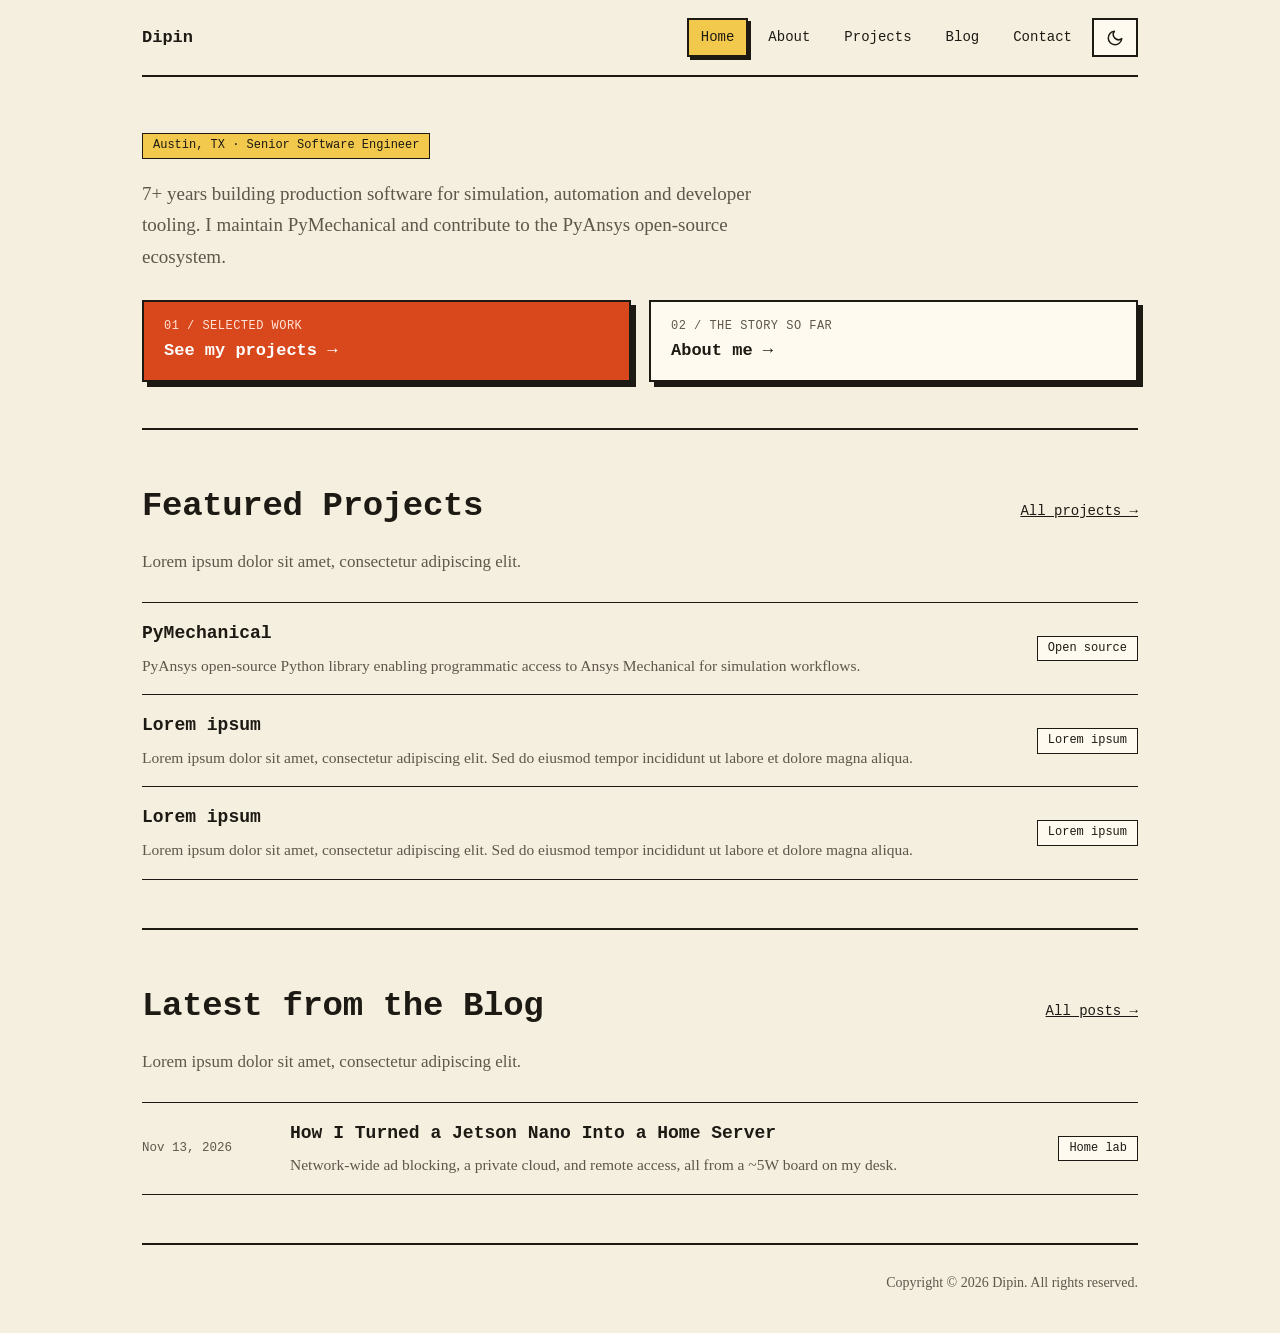
==== index.html @ 0178e6b7 "publish first blog" ====
<!DOCTYPE html>
<html lang="en">
<head>
<meta charset="utf-8">
<meta name="viewport" content="width=device-width, initial-scale=1, viewport-fit=cover">
<meta name="color-scheme" content="light dark">
<meta name="description" content="Dipin Nair — Software Engineer with 7+ years building production Python & C++ software for simulation, automation, and developer tooling.">
<title>Dipin Nair — Software Engineer</title>
<style>
:root{color-scheme:light;--bg:#f5efe0;--card:#fffaf0;--ink:#1d1a14;--mute:#5e574a;--acc:#d9481c;--hl:#f2c94c;--line:#1d1a14;--logo:brightness(0);
box-sizing:border-box;padding-top:env(safe-area-inset-top,0px);padding-bottom:env(safe-area-inset-bottom,0px)}
@media(prefers-color-scheme:dark){
:root:not([data-theme="light"]){color-scheme:dark;--bg:#0f0d0a;--card:#1a1815;--ink:#f5efe0;--mute:#b8aea0;--acc:#ff8844;--hl:#6d5d1a;--line:#e8dcc8;--logo:brightness(0) invert(1)}
}
:root[data-theme="dark"]{color-scheme:dark;--bg:#0f0d0a;--card:#1a1815;--ink:#f5efe0;--mute:#b8aea0;--acc:#ff8844;--hl:#6d5d1a;--line:#e8dcc8;--logo:brightness(0) invert(1)}
*{box-sizing:border-box}
html{scroll-padding-top:env(safe-area-inset-top,0px)}
body{margin:0;background:var(--bg);color:var(--ink);font:17px/1.65 Georgia,"Times New Roman",serif}
h1,h2,h3,.mono,nav,.btn,th,.tag,.meta{font-family:ui-monospace,"SF Mono",Menlo,Consolas,monospace}
a{color:inherit}
.wrap{max-width:1040px;margin:0 auto;padding:0 22px}
header{display:flex;justify-content:space-between;align-items:center;padding:18px 0;gap:12px;flex-wrap:wrap}
.logo{font-weight:700;text-decoration:none;font-family:ui-monospace,Menlo,monospace}
.logo small{margin-left:8px;font-weight:400;color:var(--mute);font-size:12px}
nav{display:flex;gap:6px;font-size:14px;flex-wrap:wrap}
nav a{text-decoration:none;padding:6px 12px;border:2px solid transparent}
nav a:hover{border-color:var(--line)}
nav a.on{border-color:var(--line);background:var(--hl);box-shadow:3px 3px 0 var(--line)}
.theme-toggle{font:14px ui-monospace,"SF Mono",Menlo,Consolas,monospace;padding:6px 12px;border:2px solid var(--line);background:var(--card);color:var(--ink);cursor:pointer;transition:.12s;display:flex;align-items:center;gap:6px}
.theme-toggle:hover{transform:scale(1.05)}
.theme-toggle:active{transform:scale(0.95)}
.theme-toggle [hidden]{display:none}
.theme-toggle:focus-visible{outline:3px solid var(--acc);outline-offset:3px}
.view{display:none}.view.on{display:block}
.hero{padding:52px 0 46px;border-top:2px solid var(--line)}
.hero h1{font-size:clamp(34px,6vw,62px);line-height:1.08;margin:12px 0 18px;letter-spacing:-.02em}
.hero h1 span{background:var(--hl);padding:0 8px}
.hero p{max-width:640px;font-size:19px;color:var(--mute)}
.ctas{display:grid;grid-template-columns:repeat(auto-fit,minmax(250px,1fr));gap:18px;margin-top:28px}
.btn{display:block;text-decoration:none;border:2px solid var(--line);background:var(--card);padding:15px 20px;box-shadow:5px 5px 0 var(--line);transition:.12s}
.btn:hover{transform:translate(3px,3px);box-shadow:2px 2px 0 var(--line)}
.btn small{display:block;font-size:12px;color:var(--mute);letter-spacing:.04em;text-transform:uppercase}
.btn b{font-size:17px}
.btn.pri{background:var(--acc);color:#fff}.btn.pri small{color:#ffe3d8}
.tag{display:inline-block;font-size:12px;border:1.5px solid var(--line);padding:2px 10px;background:var(--card)}
.tag.y{background:var(--hl)}
section{padding:48px 0;border-top:2px solid var(--line)}
.sh{display:flex;justify-content:space-between;align-items:baseline;gap:12px;flex-wrap:wrap;margin-bottom:6px}
h2{font-size:clamp(24px,3.4vw,34px);margin:0 0 8px;letter-spacing:-.01em}
.sh a{font-family:ui-monospace,Menlo,monospace;font-size:14px}
.lead{color:var(--mute);max-width:680px;margin:0 0 26px}
.grid{display:grid;grid-template-columns:repeat(auto-fit,minmax(285px,1fr));gap:22px}
.card{border:2px solid var(--line);background:var(--card);padding:0;box-shadow:5px 5px 0 var(--line);display:flex;flex-direction:column;text-decoration:none}
a.card{transition:.12s}a.card:hover{transform:translate(3px,3px);box-shadow:2px 2px 0 var(--line)}
.card .body{padding:18px 20px 20px}
.card h3{margin:8px 0 6px;font-size:17px;line-height:1.35}
.card p{margin:0;color:var(--mute);font-size:15.5px}
.thumb{height:150px;border-bottom:2px solid var(--line);display:flex;align-items:center;justify-content:center;font:700 13px ui-monospace,Menlo,monospace;color:#1d1a14;background:
repeating-linear-gradient(45deg,transparent 0 12px,rgba(29,26,20,.07) 12px 14px),var(--c,#f2c94c)}
.ico{font-size:26px;color:var(--acc);line-height:1}
.pad{padding:22px}
.meta{font-size:12.5px;color:var(--mute)}
.tags{display:flex;gap:6px;flex-wrap:wrap;margin-top:12px}
.about{display:grid;grid-template-columns:240px 1fr;gap:32px;align-items:start}
.avatar{display:block;width:100%;height:auto;aspect-ratio:1;object-fit:cover;border:2px solid var(--line);box-shadow:5px 5px 0 var(--line);background:var(--hl)}
@media(max-width:640px){.about{grid-template-columns:1fr}.avatar{max-width:200px}}
.about p{margin:0 0 14px}
.stats{display:grid;grid-template-columns:repeat(auto-fit,minmax(150px,1fr));gap:16px;margin-top:8px}
.stat{border:2px solid var(--line);background:var(--card);padding:14px 16px;box-shadow:4px 4px 0 var(--line)}
.stat b{display:block;font:700 28px ui-monospace,Menlo,monospace;color:var(--acc)}
.stat span{font-size:13.5px;color:var(--mute)}
.job{border:2px solid var(--line);background:var(--card);margin-bottom:18px;box-shadow:5px 5px 0 var(--line)}
.job summary{cursor:pointer;list-style:none;padding:16px 22px;display:flex;justify-content:space-between;gap:14px;flex-wrap:wrap;align-items:center}
.job summary::-webkit-details-marker{display:none}
.job summary b{font-family:ui-monospace,Menlo,monospace;font-size:17px;display:block}
.job summary span{color:var(--mute);font-size:15px}
.co{display:flex;align-items:center;gap:16px}
.co img{width:72px;height:32px;object-fit:contain;flex:none;filter:var(--logo)}
.job[open] summary{border-bottom:2px solid var(--line)}
.job ul{margin:0;padding:16px 22px 18px 42px;color:var(--mute);font-size:15.5px}
.job li{margin-bottom:7px}
.post{display:grid;grid-template-columns:130px 1fr auto;gap:18px;align-items:center;padding:16px 0;border-bottom:1.5px solid var(--line);text-decoration:none}
.post.nodate{grid-template-columns:1fr auto}
.post:first-child{border-top:1.5px solid var(--line)}
.post:hover h3{color:var(--acc)}
.post h3{margin:0 0 4px;font-size:18px}.post p{margin:0;color:var(--mute);font-size:15.5px}
@media(max-width:640px){.post,.post.nodate{grid-template-columns:1fr;gap:6px}.post .tag{justify-self:start}}
.chips{display:flex;gap:10px;flex-wrap:wrap;margin-bottom:26px}
.chip{font:13px ui-monospace,Menlo,monospace;border:2px solid var(--line);padding:4px 14px;background:var(--card);cursor:pointer}
.chip.on{background:var(--ink);color:var(--bg)}
.note{font-size:13px;color:var(--mute);margin-top:14px}
.article{max-width:700px;margin:0 auto;padding:44px 0 56px;border-top:2px solid var(--line)}
.article .back{font:14px ui-monospace,Menlo,monospace}
.article h1{font-size:clamp(28px,4.6vw,44px);line-height:1.15;margin:8px 0 14px;letter-spacing:-.02em}
.article .dek{font-size:19px;color:var(--mute);margin:0 0 30px}
.article h2{font-size:22px;margin:40px 0 12px}
.article h3{font-size:16px;margin:24px 0 6px}
.article p,.article li{margin:0 0 14px}
.article ul{padding-left:22px}
.article figure{margin:30px 0}
.article figure img{display:block;width:100%;height:auto;border:2px solid var(--line);box-shadow:5px 5px 0 var(--line)}
.article figcaption{font-size:13px;color:var(--mute);margin-top:12px}
.spec{width:100%;border-collapse:collapse;font-size:15.5px}
.spec th,.spec td{text-align:left;padding:9px 12px;border-bottom:1.5px solid var(--line);vertical-align:top}
.spec th{font-size:13px;font-weight:700;white-space:nowrap}
footer{border-top:2px solid var(--line);padding:26px 0 40px;text-align:right;font-size:14px;color:var(--mute)}
</style>
</head>
<body>
<div class="wrap">
<header>
  <a class="logo" href="#home">Dipin</a>
  <nav id="nav"><a href="#home" data-v="home">Home</a><a href="#about" data-v="about">About</a><a href="#projects" data-v="projects">Projects</a><a href="#blog" data-v="blog">Blog</a><a href="#contact" data-v="contact">Contact</a><button class="theme-toggle" id="themeToggle" type="button" aria-label="Switch theme"><svg id="moonIcon" width="18" height="18" viewBox="0 0 24 24" fill="none" stroke="currentColor" stroke-width="2" stroke-linecap="round" stroke-linejoin="round" aria-hidden="true"><path d="M21 12.8A9 9 0 1 1 11.2 3a7 7 0 0 0 9.8 9.8z"/></svg><svg id="sunIcon" hidden width="18" height="18" viewBox="0 0 24 24" fill="none" stroke="currentColor" stroke-width="2" stroke-linecap="round" stroke-linejoin="round" aria-hidden="true"><circle cx="12" cy="12" r="4"/><path d="M12 2v2M12 20v2M4.9 4.9l1.4 1.4M17.7 17.7l1.4 1.4M2 12h2M20 12h2M4.9 19.1l1.4-1.4M17.7 6.3l1.4-1.4"/></svg></button></nav>
</header>

<!-- HOME -->
<main class="view" id="v-home">
  <div class="hero">
    <span class="tag y">Austin, TX · Senior Software Engineer</span>
    <p>7+ years building production software for simulation, automation and developer tooling. I maintain PyMechanical and contribute to the PyAnsys open-source ecosystem.</p>
    <div class="ctas">
      <a class="btn pri" href="#projects"><small>01 / Selected work</small><b>See my projects →</b></a>
      <a class="btn" href="#about"><small>02 / The story so far</small><b>About me →</b></a>
    </div>
  </div>

  <section>
    <div class="sh"><h2>Featured Projects</h2><a href="#projects">All projects →</a></div>
    <p class="lead">Lorem ipsum dolor sit amet, consectetur adipiscing elit.</p>
    <div>
      <a class="post nodate" href="#projects"><div><h3>PyMechanical</h3><p>PyAnsys open-source Python library enabling programmatic access to Ansys Mechanical for simulation workflows.</p></div><span class="tag">Open source</span></a>
      <a class="post nodate" href="#projects"><div><h3>Lorem ipsum</h3><p>Lorem ipsum dolor sit amet, consectetur adipiscing elit. Sed do eiusmod tempor incididunt ut labore et dolore magna aliqua.</p></div><span class="tag">Lorem ipsum</span></a>
      <a class="post nodate" href="#projects"><div><h3>Lorem ipsum</h3><p>Lorem ipsum dolor sit amet, consectetur adipiscing elit. Sed do eiusmod tempor incididunt ut labore et dolore magna aliqua.</p></div><span class="tag">Lorem ipsum</span></a>
    </div>
  </section>

  <section>
    <div class="sh"><h2>Latest from the Blog</h2><a href="#blog">All posts →</a></div>
    <p class="lead">Lorem ipsum dolor sit amet, consectetur adipiscing elit.</p>
    <div>
      <a class="post" href="#jetson-nano-home-server"><time class="meta" datetime="2026-11-13">Nov 13, 2026</time><div><h3>How I Turned a Jetson Nano Into a Home Server</h3><p>Network-wide ad blocking, a private cloud, and remote access, all from a ~5W board on my desk.</p></div><span class="tag">Home lab</span></a>
    </div>
  </section>
</main>

<!-- ABOUT -->
<main class="view" id="v-about">
  <div class="hero" style="padding-bottom:40px">
    <span class="tag y">About</span>
    <h1>Hi, I'm <span>Dipin.</span></h1>
    <div class="about" style="margin-top:30px">
      <img class="avatar" src="assets/images/profile.jpg" alt="Portrait of Dipin Nair" width="768" height="768">
      <div>
        <p>I'm a Software Engineer with 7+ years of experience building production-level Python and C++ software for simulation, automation and developer tooling.</p>
        <p>I maintain PyMechanical and contribute to the PyAnsys open-source ecosystem, with ownership across testing, releases, CI/CD and documentation. I focus on scalable Python platforms, open-source tooling and reliable customer-facing software.</p>
        <div class="tags"><span class="tag">Python</span><span class="tag">C++</span><span class="tag">C#</span><span class="tag">PyMechanical</span><span class="tag">Docker</span><span class="tag">CI/CD</span></div>
      </div>
    </div>
  </div>

  <section>
    <h2>Work Experience</h2>
    <p class="lead">From automotive transmissions to open-source simulation tooling. Tap a role for details.</p>
    <details class="job" open><summary><div class="co"><img src="assets/images/logos/synopsys.svg" alt=""><div><b>Senior Software Engineer</b><span>Synopsys Inc.</span></div></div><span class="tag y">2023 – present</span></summary>
    <ul><li>Architected and maintained PyMechanical, a PyAnsys open-source Python library enabling programmatic access to Ansys Mechanical.</li><li>Engineered Docker-based containerization and Azure DevOps CI/CD pipelines, reducing release cycles by 30% across Windows and Linux platforms.</li><li>Developed unit and integration testing frameworks, increasing automated regression coverage from 70% to 90%.</li><li>Resolved critical production bugs in ANSYS Mechanical core software (C++/C#) and improved customer-facing workflow reliability.</li></ul></details>
    <details class="job"><summary><div class="co"><img src="assets/images/logos/ansys.svg" alt=""><div><b>Software Developer Intern</b><span>Ansys Inc.</span></div></div><span class="tag">2023</span></summary>
    <ul><li>Contributed ANSYS Mechanical release features with the Linear Dynamics team, supporting production C++/C# development workflows.</li><li>Validated changes through Windows/Linux developer builds, Azure pipelines, and ARM tests before integration.</li><li>Applied COM principles to extend Mechanical interfaces and partnered with test teams to triage defects and document release functionality.</li></ul></details>
    <details class="job"><summary><div class="co"><img src="assets/images/logos/pg.svg" alt=""><div><b>Robotics Research Assistant</b><span>Procter &amp; Gamble</span></div></div><span class="tag">2021 – 2022</span></summary>
    <ul><li>Automated fragrance consumption analysis for 600+ air fresheners using robotic batch testing workflows.</li><li>Enabled robot weighing, QR-code computer vision, and validated data uploads to Siemens server workflows.</li><li>Created a Python PyQt GUI to improve customer interaction and standardize test execution.</li></ul></details>
    <details class="job"><summary><div class="co"><img src="assets/images/logos/tcs.svg" alt=""><div><b>Systems Engineer</b><span>Tata Consultancy Ltd</span></div></div><span class="tag">2019 – 2020</span></summary>
    <ul><li>Earned Design for Six Sigma Black Belt certification by supervising 2 projects as team leader and facilitator.</li><li>Coordinated development of 12 efficiency modules in MASTA software using C++.</li><li>Led a cross-functional team of 4 to automate meshing in SimLab using JavaScript for simulation analysis.</li></ul></details>
    <details class="job"><summary><div class="co"><img src="assets/images/logos/gm.svg" alt=""><div><b>Senior Engineer</b><span>General Motors</span></div></div><span class="tag">2016 – 2019</span></summary>
    <ul><li>Automated Abaqus system modeling with VBA scripting, reducing manual effort by 85%.</li><li>Earned 7 recognitions, including Work of Wonder and Pat on the Back, for transmission efficiency optimization.</li></ul></details>
  </section>

  <section>
    <h2>Education</h2>
    <div class="grid" style="margin-top:22px">
      <div class="card"><div class="body"><span class="tag y">2021 – 2023</span><h3>M.S. Mechanical Engineering</h3><p>University of Cincinnati<br>GPA 4.0 / 4.0</p></div></div>
      <div class="card"><div class="body"><span class="tag y">2012 – 2016</span><h3>B.Tech Mechanical Engineering</h3><p>Indian Institute of Technology, Hyderabad<br>GPA 8.24 / 10</p></div></div>
    </div>
  </section>
</main>

<!-- PROJECTS -->
<main class="view" id="v-projects">
  <div class="hero" style="padding-bottom:30px">
    <span class="tag y">Projects</span>
    <h1>Things I've <span>built.</span></h1>
    <p>Lorem ipsum dolor sit amet, consectetur adipiscing elit.</p>
  </div>
  <section style="border-top:0;padding-top:20px">
    <div class="chips" id="projectChips"><span class="chip on" data-filter="all">All</span><span class="chip" data-filter="pymechanical">PyMechanical</span><span class="chip" data-filter="ipsum">Lorem ipsum</span></div>
    <div class="grid" id="projectGrid">
      <div class="card" data-cat="pymechanical"><div class="thumb" style="--c:#f2c94c">PyMechanical</div><div class="body"><span class="meta">Open source</span><h3>PyMechanical</h3><p>PyAnsys open-source Python library enabling programmatic access to Ansys Mechanical for simulation workflows.</p><div class="tags"><span class="tag">Python</span><span class="tag">gRPC</span><span class="tag">Docker</span></div></div></div>
      <div class="card" data-cat="ipsum"><div class="thumb" style="--c:#f4a98a">Lorem ipsum</div><div class="body"><span class="meta">Lorem ipsum</span><h3>Lorem ipsum</h3><p>Lorem ipsum dolor sit amet, consectetur adipiscing elit. Sed do eiusmod tempor incididunt ut labore et dolore magna aliqua.</p><div class="tags"><span class="tag">Lorem ipsum</span></div></div></div>
      <div class="card" data-cat="ipsum"><div class="thumb" style="--c:#b9d8c2">Lorem ipsum</div><div class="body"><span class="meta">Lorem ipsum</span><h3>Lorem ipsum</h3><p>Lorem ipsum dolor sit amet, consectetur adipiscing elit. Sed do eiusmod tempor incididunt ut labore et dolore magna aliqua.</p><div class="tags"><span class="tag">Lorem ipsum</span></div></div></div>
      <div class="card" data-cat="ipsum"><div class="thumb" style="--c:#c9d4f0">Lorem ipsum</div><div class="body"><span class="meta">Lorem ipsum</span><h3>Lorem ipsum</h3><p>Lorem ipsum dolor sit amet, consectetur adipiscing elit. Sed do eiusmod tempor incididunt ut labore et dolore magna aliqua.</p><div class="tags"><span class="tag">Lorem ipsum</span></div></div></div>
      <div class="card" data-cat="ipsum"><div class="thumb" style="--c:#f2c94c">Lorem ipsum</div><div class="body"><span class="meta">Lorem ipsum</span><h3>Lorem ipsum</h3><p>Lorem ipsum dolor sit amet, consectetur adipiscing elit. Sed do eiusmod tempor incididunt ut labore et dolore magna aliqua.</p><div class="tags"><span class="tag">Lorem ipsum</span></div></div></div>
      <div class="card" data-cat="ipsum"><div class="thumb" style="--c:#f4a98a">Lorem ipsum</div><div class="body"><span class="meta">Lorem ipsum</span><h3>Lorem ipsum</h3><p>Lorem ipsum dolor sit amet, consectetur adipiscing elit. Sed do eiusmod tempor incididunt ut labore et dolore magna aliqua.</p><div class="tags"><span class="tag">Lorem ipsum</span></div></div></div>
    </div>
  </section>
</main>

<!-- BLOG -->
<main class="view" id="v-blog">
  <div class="hero" style="padding-bottom:30px">
    <span class="tag y">Blog</span>
    <h1>Notes &amp; <span>writing.</span></h1>
    <p>Lorem ipsum dolor sit amet, consectetur adipiscing elit.</p>
  </div>
  <section style="border-top:0;padding-top:20px">
    <div class="grid">
      <a class="card" href="#jetson-nano-home-server"><div class="body"><time class="meta" datetime="2026-11-13">Nov 13, 2026</time><h3>How I Turned a Jetson Nano Into a Home Server</h3><p>Network-wide ad blocking, a private cloud, and remote access, all from a ~5W board on my desk.</p></div></a>
    </div>
  </section>
</main>

<!-- POST: Jetson Nano home server -->
<main class="view" id="v-jetson-nano-home-server" data-nav="blog">
  <article class="article">
    <a class="back" href="#blog">← All posts</a>
    <p class="meta"><time datetime="2026-11-13">Nov 13, 2026</time> · Home lab</p>
    <h1>How I Turned a Jetson Nano Into a Home Server</h1>
    <p class="dek">A board the size of a coaster now blocks ads for my whole house, hosts my own private cloud, and lets me reach both from anywhere, on about 5 watts.</p>

    <figure>
      <img src="assets/images/blog/jetson-nano.jpg" alt="NVIDIA Jetson Nano Developer Kit with its black heatsink and row of USB ports" width="600" height="430">
      <figcaption>NVIDIA Jetson Nano Developer Kit. Photo: <a href="https://commons.wikimedia.org/wiki/File:NVIDIA_Jetson_Nano_Developer_Kit_(47616885631)_(cropped).jpg" target="_blank" rel="noopener noreferrer">SparkFun Electronics</a>, CC BY 2.0.</figcaption>
    </figure>

    <h2>What it does</h2>
    <ul class="does">
      <li><b>Blocks ads everywhere.</b> Pi-hole filters ads and trackers at the DNS level, so every device on the network is covered, including phones, smart TVs, and consoles, with nothing to install on them.</li>
      <li><b>Hosts my files.</b> Nextcloud gives me a private Google Drive with a web UI and desktop and mobile sync, backed by a 500GB SSD.</li>
      <li><b>Works from anywhere.</b> Tailscale connects my devices over an encrypted WireGuard VPN, so all of it is reachable when I'm away from home.</li>
    </ul>

    <h2>The hardware</h2>
    <table class="spec">
      <tr><th>Board</th><td>NVIDIA Jetson Nano Developer Kit, 4GB</td></tr>
      <tr><th>CPU</th><td>Quad-core ARM Cortex-A57 @ 1.43 GHz</td></tr>
      <tr><th>GPU</th><td>128-core NVIDIA Maxwell</td></tr>
      <tr><th>Memory</th><td>4GB 64-bit LPDDR4</td></tr>
      <tr><th>Boot drive</th><td>16GB microSD</td></tr>
      <tr><th>Storage</th><td>500GB USB SSD</td></tr>
      <tr><th>Network</th><td>Gigabit Ethernet, wired for reliability</td></tr>
      <tr><th>Power draw</th><td>~5W, running 24/7</td></tr>
    </table>

    <figure>
      <img src="assets/images/blog/jetson-nano-ports.jpg" alt="Front edge of the Jetson Nano showing the barrel power jack, DisplayPort, HDMI, four USB 3.0 ports, Ethernet, and micro-USB" width="1280" height="720" loading="lazy">
      <figcaption>Four USB 3.0 ports and Gigabit Ethernet: all a small server needs. Photo: <a href="https://commons.wikimedia.org/wiki/File:NVIDIA_Jetson_Nano_Developer_Kit_(46967518914).jpg" target="_blank" rel="noopener noreferrer">Thomas Amberg</a>, CC BY-SA 2.0.</figcaption>
    </figure>

    <h2>How it fits together</h2>
    <h3>Storage first</h3>
    <p>The Nano boots from a 16GB microSD card, which fills up fast. A 500GB USB SSD holds everything else: Docker images, Pi-hole data, and Nextcloud files. It mounts automatically at boot, and the Nano still starts normally if the drive is ever unplugged.</p>

    <h3>Docker for the services</h3>
    <p>Pi-hole and Nextcloud each run in their own container, with Docker's storage moved to the SSD. One Jetson-specific gotcha: the Nano's older 4.9 Linux kernel conflicts with Docker's default security (seccomp) profile, so containers need that profile relaxed to start.</p>

    <h3>Pi-hole</h3>
    <p>Ubuntu's built-in DNS resolver already uses port 53, so it has to step aside before Pi-hole can take over. My ISP router doesn't allow custom DNS, so I point each device at the Nano directly and keep a public resolver as a fallback in case the Nano goes offline.</p>

    <h3>Nextcloud</h3>
    <p>Nextcloud replaced an older Samba share. I moved the existing files into it, let it index them, and checked a sample of documents and photos before retiring the old share.</p>

    <h3>Tailscale</h3>
    <p>Tailscale needs no port forwarding or router changes, which makes it ideal behind a locked-down ISP router. Magic DNS gives the Nano a readable hostname with real HTTPS certificates, so I never type an IP address. Connections are peer-to-peer, so speed is limited mainly by my home upload bandwidth. The free plan covers up to 100 devices.</p>

    <h2>At a glance</h2>
    <table class="spec">
      <tr><th>Service</th><th>Role</th><th>Runs in</th></tr>
      <tr><td>Pi-hole</td><td>Network-wide DNS ad blocker</td><td>Docker</td></tr>
      <tr><td>Nextcloud</td><td>Private cloud storage and sync</td><td>Docker</td></tr>
      <tr><td>Tailscale</td><td>WireGuard VPN with Magic DNS</td><td>Host</td></tr>
    </table>

    <h2>The verdict</h2>
    <p>For about $100 (board plus SSD), I have a quiet, always-on server that blocks ads on every device, serves my files over HTTPS, and is reachable from anywhere, with no port forwarding and no dynamic DNS.</p>

    <p class="note">Want the exact commands? The full step-by-step setup is in my <a href="https://github.com/dipinknair/what-i-use/blob/main/blogs/jetson-nano-homeserver.md" target="_blank" rel="noopener noreferrer">what-i-use</a> repository.</p>
  </article>
</main>

<!-- CONTACT -->
<main class="view" id="v-contact">
  <div class="hero">
    <span class="tag y">Contact</span>
    <h1>Let's <span>connect.</span></h1>
    <p>Open to interesting problems in simulation, Python tooling and open source.</p>
    <div class="ctas">
      <a class="btn pri" href="mailto:dipinknair619@gmail.com"><small>Email</small><b>dipinknair619@gmail.com</b></a>
      <a class="btn" href="https://github.com/dipinknair" target="_blank" rel="noopener noreferrer"><small>Code</small><b>GitHub →</b></a>
      <a class="btn" href="https://linkedin.com/in/dipinknair619" target="_blank" rel="noopener noreferrer"><small>Network</small><b>LinkedIn →</b></a>
      <a class="btn" href="assets/documents/resume.pdf" download="Dipin_Nair_Resume.pdf"><small>Resume</small><b>Download PDF →</b></a>
    </div>
    <p class="note">Based in Austin, TX.</p>
  </div>
</main>

<footer>Copyright © <span id="year"></span> Dipin. All rights reserved.</footer>
</div>
<script>
(function(){
  document.getElementById('year').textContent=new Date().getFullYear();
  var themeToggle=document.getElementById('themeToggle');
  var moonIcon=document.getElementById('moonIcon');
  var sunIcon=document.getElementById('sunIcon');
  var prefersDark=window.matchMedia('(prefers-color-scheme: dark)');
  function updateThemeToggle(){
    var isDark=document.documentElement.dataset.theme
      ? document.documentElement.dataset.theme==='dark'
      : prefersDark.matches;
    moonIcon.toggleAttribute('hidden',isDark);
    sunIcon.toggleAttribute('hidden',!isDark);
    themeToggle.setAttribute('aria-label','Switch to '+(isDark?'light':'dark')+' theme');
  }
  themeToggle.addEventListener('click',function(){
    var isDark=document.documentElement.dataset.theme
      ? document.documentElement.dataset.theme==='dark'
      : prefersDark.matches;
    document.documentElement.dataset.theme=isDark?'light':'dark';
    updateThemeToggle();
  });
  prefersDark.addEventListener('change',updateThemeToggle);
  updateThemeToggle();
  var views=['home','about','projects','blog','contact','jetson-nano-home-server'];
  function show(){
    var h=(location.hash||'#home').slice(1);
    if(views.indexOf(h)<0)h='home';
    views.forEach(function(v){
      document.getElementById('v-'+v).classList.toggle('on',v===h);
    });
    var nav=document.getElementById('v-'+h).dataset.nav||h;
    var links=document.querySelectorAll('#nav a');
    for(var i=0;i<links.length;i++)links[i].classList.toggle('on',links[i].dataset.v===nav);
    window.scrollTo(0,0);
  }
  window.addEventListener('hashchange',show);
  show();

  // Project filter chips
  var chips=document.querySelectorAll('#projectChips .chip');
  var cards=document.querySelectorAll('#projectGrid .card');
  chips.forEach(function(chip){
    chip.addEventListener('click',function(){
      chips.forEach(function(c){c.classList.remove('on')});
      chip.classList.add('on');
      var f=chip.dataset.filter;
      cards.forEach(function(card){
        card.style.display=(f==='all'||card.dataset.cat===f)?'':'none';
      });
    });
  });
})();
</script>
</body>
</html>
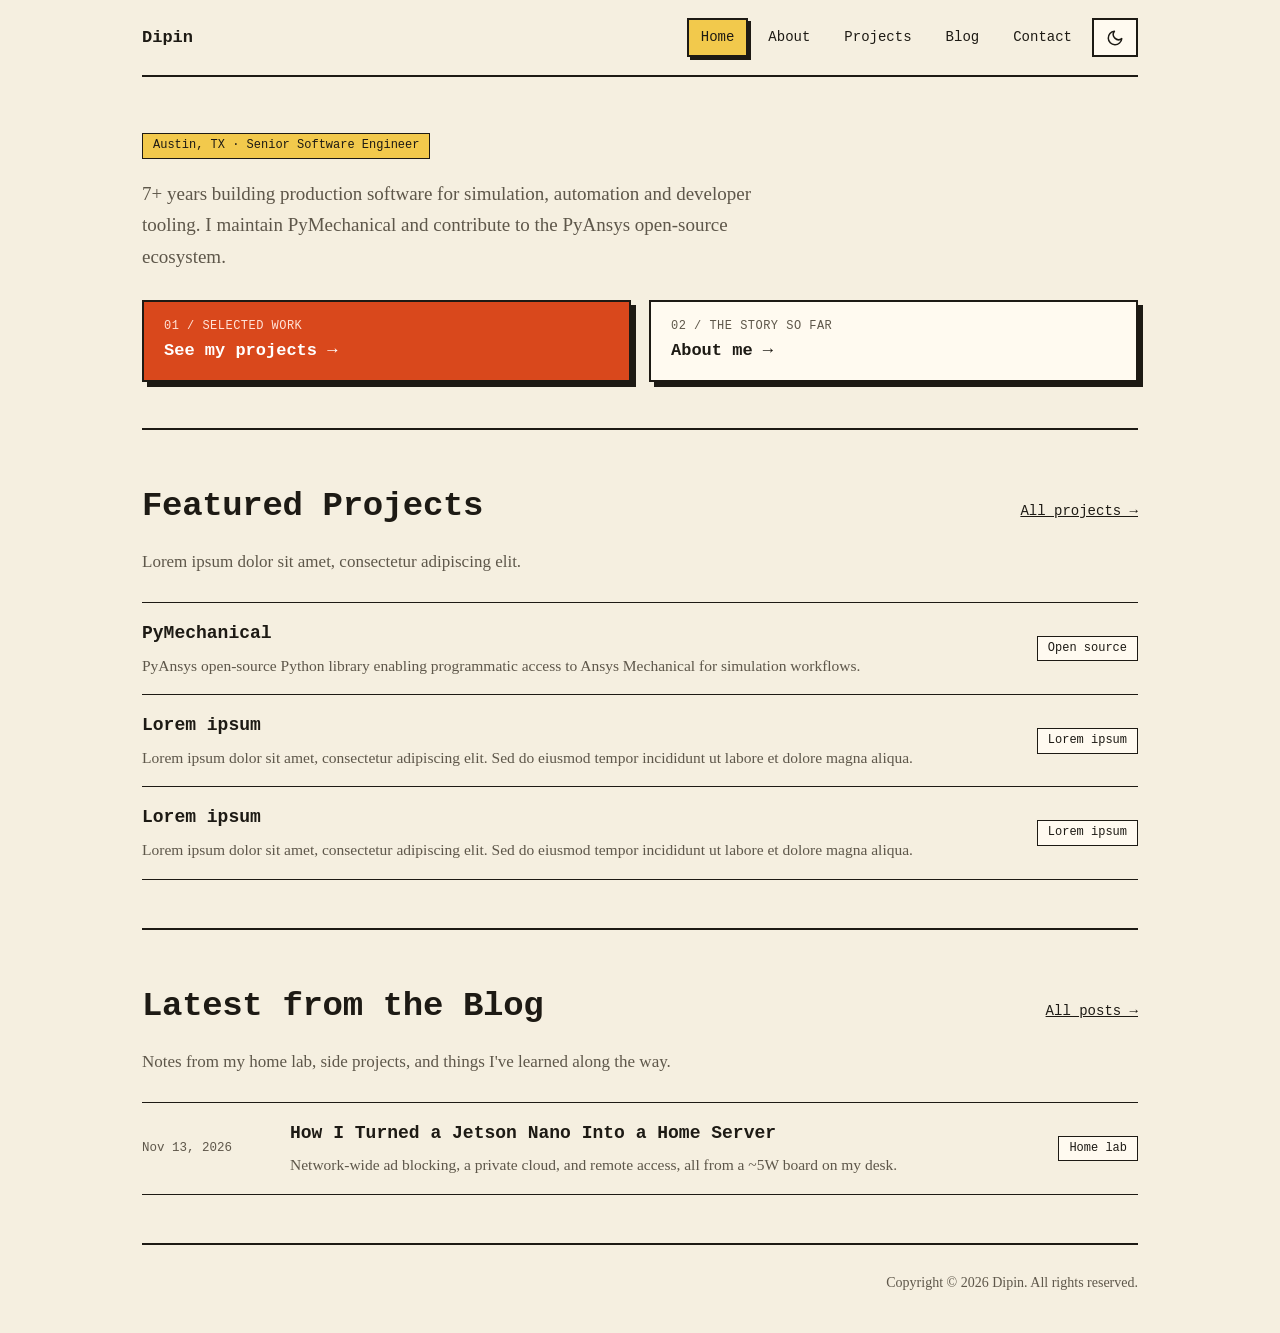
==== commit eed00abb: "update blog images" ====
--- a/index.html
+++ b/index.html
@@ -97,6 +97,9 @@
 .article h3{font-size:16px;margin:24px 0 6px}
 .article p,.article li{margin:0 0 14px}
 .article ul{padding-left:22px}
+.article .does{list-style:none;padding:0}
+.does li{display:flex;gap:16px;align-items:flex-start}
+.does img{flex:none;margin-top:2px;filter:var(--logo)}
 .article figure{margin:30px 0}
 .article figure img{display:block;width:100%;height:auto;border:2px solid var(--line);box-shadow:5px 5px 0 var(--line)}
 .article figcaption{font-size:13px;color:var(--mute);margin-top:12px}
@@ -136,7 +139,7 @@
 
   <section>
     <div class="sh"><h2>Latest from the Blog</h2><a href="#blog">All posts →</a></div>
-    <p class="lead">Lorem ipsum dolor sit amet, consectetur adipiscing elit.</p>
+    <p class="lead">Notes from my home lab, side projects, and things I've learned along the way.</p>
     <div>
       <a class="post" href="#jetson-nano-home-server"><time class="meta" datetime="2026-11-13">Nov 13, 2026</time><div><h3>How I Turned a Jetson Nano Into a Home Server</h3><p>Network-wide ad blocking, a private cloud, and remote access, all from a ~5W board on my desk.</p></div><span class="tag">Home lab</span></a>
     </div>
@@ -207,7 +210,7 @@
   <div class="hero" style="padding-bottom:30px">
     <span class="tag y">Blog</span>
     <h1>Notes &amp; <span>writing.</span></h1>
-    <p>Lorem ipsum dolor sit amet, consectetur adipiscing elit.</p>
+    <p>Notes from my home lab, side projects, and things I've learned along the way.</p>
   </div>
   <section style="border-top:0;padding-top:20px">
     <div class="grid">
@@ -231,9 +234,9 @@
 
     <h2>What it does</h2>
     <ul class="does">
-      <li><b>Blocks ads everywhere.</b> Pi-hole filters ads and trackers at the DNS level, so every device on the network is covered, including phones, smart TVs, and consoles, with nothing to install on them.</li>
-      <li><b>Hosts my files.</b> Nextcloud gives me a private Google Drive with a web UI and desktop and mobile sync, backed by a 500GB SSD.</li>
-      <li><b>Works from anywhere.</b> Tailscale connects my devices over an encrypted WireGuard VPN, so all of it is reachable when I'm away from home.</li>
+      <li><img src="assets/images/logos/pihole.svg" alt="" width="28" height="28"><div><b>Blocks ads everywhere.</b> Pi-hole filters ads and trackers at the DNS level, so every device on the network is covered, including phones, smart TVs, and consoles, with nothing to install on them.</div></li>
+      <li><img src="assets/images/logos/nextcloud.svg" alt="" width="28" height="28"><div><b>Hosts my files.</b> Nextcloud gives me a private Google Drive with a web UI and desktop and mobile sync, backed by a 500GB SSD.</div></li>
+      <li><img src="assets/images/logos/tailscale.svg" alt="" width="28" height="28"><div><b>Works from anywhere.</b> Tailscale connects my devices over an encrypted WireGuard VPN, so all of it is reachable when I'm away from home.</div></li>
     </ul>
 
     <h2>The hardware</h2>
@@ -247,11 +250,6 @@
       <tr><th>Network</th><td>Gigabit Ethernet, wired for reliability</td></tr>
       <tr><th>Power draw</th><td>~5W, running 24/7</td></tr>
     </table>
-
-    <figure>
-      <img src="assets/images/blog/jetson-nano-ports.jpg" alt="Front edge of the Jetson Nano showing the barrel power jack, DisplayPort, HDMI, four USB 3.0 ports, Ethernet, and micro-USB" width="1280" height="720" loading="lazy">
-      <figcaption>Four USB 3.0 ports and Gigabit Ethernet: all a small server needs. Photo: <a href="https://commons.wikimedia.org/wiki/File:NVIDIA_Jetson_Nano_Developer_Kit_(46967518914).jpg" target="_blank" rel="noopener noreferrer">Thomas Amberg</a>, CC BY-SA 2.0.</figcaption>
-    </figure>
 
     <h2>How it fits together</h2>
     <h3>Storage first</h3>
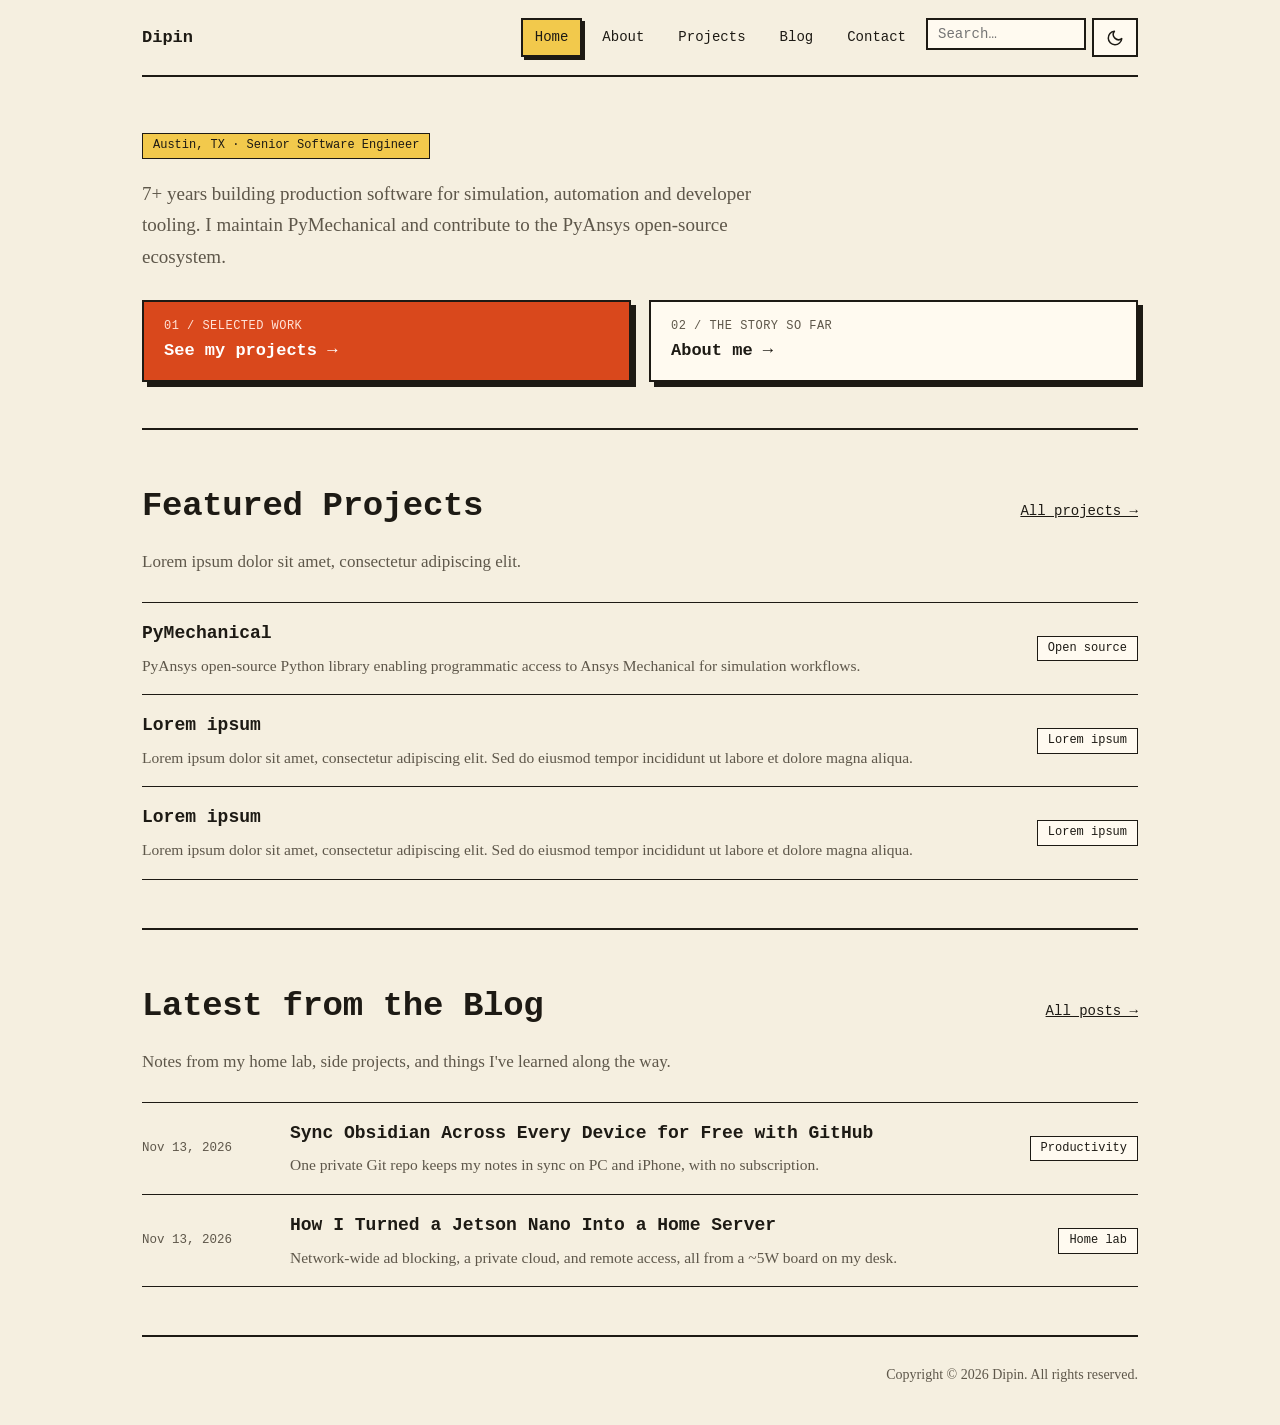
==== commit 246b44da: "second blog" ====
--- a/index.html
+++ b/index.html
@@ -30,6 +30,19 @@
 .theme-toggle:hover{transform:scale(1.05)}
 .theme-toggle:active{transform:scale(0.95)}
 .theme-toggle [hidden]{display:none}
+.search{position:relative}
+.search input{font:14px ui-monospace,"SF Mono",Menlo,Consolas,monospace;padding:6px 10px;border:2px solid var(--line);background:var(--card);color:var(--ink);width:160px;border-radius:0}
+.search input:focus{outline:3px solid var(--acc);outline-offset:2px}
+#results{position:absolute;right:0;top:calc(100% + 8px);z-index:10;width:min(380px,90vw);margin:0;padding:0;list-style:none;background:var(--card);border:2px solid var(--line);box-shadow:5px 5px 0 var(--line)}
+#results[hidden]{display:none}
+#results li{border-bottom:1.5px solid var(--line)}
+#results li:last-child{border-bottom:0}
+#results a,#results .none{display:block;padding:10px 14px;text-decoration:none}
+#results a:hover,#results a:focus{background:var(--hl);outline:none}
+#results b{display:block;font-size:14px}
+#results span{display:block;font:13.5px/1.5 Georgia,"Times New Roman",serif;color:var(--mute)}
+#results mark{background:var(--hl);color:inherit}
+@media(max-width:640px){.search{flex:1 1 100%;order:1}.search input{width:100%}#results{left:0;width:100%}}
 .theme-toggle:focus-visible{outline:3px solid var(--acc);outline-offset:3px}
 .view{display:none}.view.on{display:block}
 .hero{padding:52px 0 46px;border-top:2px solid var(--line)}
@@ -106,6 +119,7 @@
 .spec{width:100%;border-collapse:collapse;font-size:15.5px}
 .spec th,.spec td{text-align:left;padding:9px 12px;border-bottom:1.5px solid var(--line);vertical-align:top}
 .spec th{font-size:13px;font-weight:700;white-space:nowrap}
+.article code{font:14px ui-monospace,Menlo,monospace;background:var(--card);border:1px solid var(--line);padding:1px 5px}
 footer{border-top:2px solid var(--line);padding:26px 0 40px;text-align:right;font-size:14px;color:var(--mute)}
 </style>
 </head>
@@ -113,7 +127,7 @@
 <div class="wrap">
 <header>
   <a class="logo" href="#home">Dipin</a>
-  <nav id="nav"><a href="#home" data-v="home">Home</a><a href="#about" data-v="about">About</a><a href="#projects" data-v="projects">Projects</a><a href="#blog" data-v="blog">Blog</a><a href="#contact" data-v="contact">Contact</a><button class="theme-toggle" id="themeToggle" type="button" aria-label="Switch theme"><svg id="moonIcon" width="18" height="18" viewBox="0 0 24 24" fill="none" stroke="currentColor" stroke-width="2" stroke-linecap="round" stroke-linejoin="round" aria-hidden="true"><path d="M21 12.8A9 9 0 1 1 11.2 3a7 7 0 0 0 9.8 9.8z"/></svg><svg id="sunIcon" hidden width="18" height="18" viewBox="0 0 24 24" fill="none" stroke="currentColor" stroke-width="2" stroke-linecap="round" stroke-linejoin="round" aria-hidden="true"><circle cx="12" cy="12" r="4"/><path d="M12 2v2M12 20v2M4.9 4.9l1.4 1.4M17.7 17.7l1.4 1.4M2 12h2M20 12h2M4.9 19.1l1.4-1.4M17.7 6.3l1.4-1.4"/></svg></button></nav>
+  <nav id="nav"><a href="#home" data-v="home">Home</a><a href="#about" data-v="about">About</a><a href="#projects" data-v="projects">Projects</a><a href="#blog" data-v="blog">Blog</a><a href="#contact" data-v="contact">Contact</a><div class="search"><input id="q" type="search" placeholder="Search…" aria-label="Search the site" autocomplete="off"><ul id="results" hidden></ul></div><button class="theme-toggle" id="themeToggle" type="button" aria-label="Switch theme"><svg id="moonIcon" width="18" height="18" viewBox="0 0 24 24" fill="none" stroke="currentColor" stroke-width="2" stroke-linecap="round" stroke-linejoin="round" aria-hidden="true"><path d="M21 12.8A9 9 0 1 1 11.2 3a7 7 0 0 0 9.8 9.8z"/></svg><svg id="sunIcon" hidden width="18" height="18" viewBox="0 0 24 24" fill="none" stroke="currentColor" stroke-width="2" stroke-linecap="round" stroke-linejoin="round" aria-hidden="true"><circle cx="12" cy="12" r="4"/><path d="M12 2v2M12 20v2M4.9 4.9l1.4 1.4M17.7 17.7l1.4 1.4M2 12h2M20 12h2M4.9 19.1l1.4-1.4M17.7 6.3l1.4-1.4"/></svg></button></nav>
 </header>
 
 <!-- HOME -->
@@ -141,6 +155,7 @@
     <div class="sh"><h2>Latest from the Blog</h2><a href="#blog">All posts →</a></div>
     <p class="lead">Notes from my home lab, side projects, and things I've learned along the way.</p>
     <div>
+      <a class="post" href="#obsidian-git-sync"><time class="meta" datetime="2026-11-13">Nov 13, 2026</time><div><h3>Sync Obsidian Across Every Device for Free with GitHub</h3><p>One private Git repo keeps my notes in sync on PC and iPhone, with no subscription.</p></div><span class="tag">Productivity</span></a>
       <a class="post" href="#jetson-nano-home-server"><time class="meta" datetime="2026-11-13">Nov 13, 2026</time><div><h3>How I Turned a Jetson Nano Into a Home Server</h3><p>Network-wide ad blocking, a private cloud, and remote access, all from a ~5W board on my desk.</p></div><span class="tag">Home lab</span></a>
     </div>
   </section>
@@ -162,7 +177,7 @@
   </div>
 
   <section>
-    <h2>Work Experience</h2>
+    <div class="sh"><h2>Work Experience</h2><span><a href="https://dipinknair.github.io/resume/" target="_blank" rel="noopener noreferrer">View resume</a> · <a href="https://raw.githubusercontent.com/dipinknair/resume/main/DIPIN_KN_Resume.pdf">Download PDF →</a></span></div>
     <p class="lead">From automotive transmissions to open-source simulation tooling. Tap a role for details.</p>
     <details class="job" open><summary><div class="co"><img src="assets/images/logos/synopsys.svg" alt=""><div><b>Senior Software Engineer</b><span>Synopsys Inc.</span></div></div><span class="tag y">2023 – present</span></summary>
     <ul><li>Architected and maintained PyMechanical, a PyAnsys open-source Python library enabling programmatic access to Ansys Mechanical.</li><li>Engineered Docker-based containerization and Azure DevOps CI/CD pipelines, reducing release cycles by 30% across Windows and Linux platforms.</li><li>Developed unit and integration testing frameworks, increasing automated regression coverage from 70% to 90%.</li><li>Resolved critical production bugs in ANSYS Mechanical core software (C++/C#) and improved customer-facing workflow reliability.</li></ul></details>
@@ -214,9 +229,64 @@
   </div>
   <section style="border-top:0;padding-top:20px">
     <div class="grid">
+      <a class="card" href="#obsidian-git-sync"><div class="body"><time class="meta" datetime="2026-11-13">Nov 13, 2026</time><h3>Sync Obsidian Across Every Device for Free with GitHub</h3><p>One private Git repo keeps my notes in sync on PC and iPhone, with no subscription.</p></div></a>
       <a class="card" href="#jetson-nano-home-server"><div class="body"><time class="meta" datetime="2026-11-13">Nov 13, 2026</time><h3>How I Turned a Jetson Nano Into a Home Server</h3><p>Network-wide ad blocking, a private cloud, and remote access, all from a ~5W board on my desk.</p></div></a>
     </div>
   </section>
+</main>
+
+<!-- POST: Obsidian Git sync -->
+<main class="view" id="v-obsidian-git-sync" data-nav="blog">
+  <article class="article">
+    <a class="back" href="#blog">← All posts</a>
+    <p class="meta"><time datetime="2026-11-13">Nov 13, 2026</time> · Productivity</p>
+    <h1>Sync Obsidian Across Every Device for Free with GitHub</h1>
+    <p class="dek">My notes stay in sync between my PC and iPhone with no subscription, just a private GitHub repo, Git, and one Obsidian plugin.</p>
+
+    <h2>The idea</h2>
+    <p>An Obsidian vault is just a folder of Markdown files, and Git is very good at syncing folders. Put the vault in a private GitHub repo and every device can pull and push the same notes. As a bonus, you get a full version history of every note.</p>
+
+    <h2>What you need</h2>
+    <ul class="does">
+      <li><img src="assets/images/logos/obsidian.svg" alt="" width="28" height="28"><div><b>Obsidian</b> on your PC and iPhone, plus the community plugin <b>Obsidian Git</b>.</div></li>
+      <li><img src="assets/images/logos/github.svg" alt="" width="28" height="28"><div><b>GitHub</b>: a free private repository for the vault and a personal access token.</div></li>
+      <li><img src="assets/images/logos/git.svg" alt="" width="28" height="28"><div><b>Git</b> on your PC, and <b>iSH</b> on your iPhone, a free app that gives you a small Linux shell with Git.</div></li>
+    </ul>
+
+    <h2>How I set it up</h2>
+    <h3>1. Create the repo</h3>
+    <p>Create a new <b>private</b> repository on GitHub. Keep it private, since it will hold your personal notes.</p>
+
+    <h3>2. Set up the PC</h3>
+    <p>Clone the repo to your computer and open that folder in Obsidian as a vault. If you already have notes, move them into the folder, then commit and push them.</p>
+
+    <h3>3. Clone it on the iPhone with iSH</h3>
+    <p>Install <b>iSH</b> from the App Store, install Git inside it with <code>apk add git</code>, and clone the repo with <code>git clone</code>. When asked for a password, use your GitHub token, not your account password.</p>
+
+    <h3>4. Move it into Obsidian's folder</h3>
+    <p>Obsidian on iOS only sees vaults inside its own folder, and that folder doesn't exist until you create a vault. So:</p>
+    <ul>
+      <li>Create a throwaway test vault in Obsidian. This creates <b>On My iPhone › Obsidian</b> in the Files app.</li>
+      <li>In the Files app, open the <b>iSH</b> location, find the cloned repo folder, and copy it into <b>On My iPhone › Obsidian</b>, next to the test vault.</li>
+      <li>Reopen Obsidian. The repo now appears as a vault. Open it and delete the test vault.</li>
+    </ul>
+
+    <h3>5. Connect the Git plugin</h3>
+    <p>Install <b>Obsidian Git</b> from Community plugins on both devices. On the iPhone, enter your GitHub username and token in the plugin's settings. The PC uses your computer's existing Git login.</p>
+
+    <h3>6. Voilà</h3>
+    <p>Write anywhere, run <b>Commit and sync</b>, and your notes appear everywhere. I also turn on automatic pull at startup and a periodic auto-sync, so it mostly runs on its own.</p>
+
+    <h2>Tips</h2>
+    <ul>
+      <li><b>Scope the token.</b> Use a fine-grained GitHub token that can only read and write this one repository.</li>
+      <li><b>Pull before you write.</b> Syncing when you switch devices avoids most merge conflicts.</li>
+      <li><b>Ignore workspace files.</b> Obsidian rewrites <code>.obsidian/workspace*.json</code> constantly. Adding them to <code>.gitignore</code> prevents pointless conflicts between devices.</li>
+    </ul>
+
+    <h2>The verdict</h2>
+    <p>Free, private, and versioned: my notes follow me across devices, and I own every file. Setup takes about 20 minutes, and after that sync is a single tap.</p>
+  </article>
 </main>
 
 <!-- POST: Jetson Nano home server -->
@@ -292,7 +362,7 @@
       <a class="btn pri" href="mailto:dipinknair619@gmail.com"><small>Email</small><b>dipinknair619@gmail.com</b></a>
       <a class="btn" href="https://github.com/dipinknair" target="_blank" rel="noopener noreferrer"><small>Code</small><b>GitHub →</b></a>
       <a class="btn" href="https://linkedin.com/in/dipinknair619" target="_blank" rel="noopener noreferrer"><small>Network</small><b>LinkedIn →</b></a>
-      <a class="btn" href="assets/documents/resume.pdf" download="Dipin_Nair_Resume.pdf"><small>Resume</small><b>Download PDF →</b></a>
+      <a class="btn" href="https://raw.githubusercontent.com/dipinknair/resume/main/DIPIN_KN_Resume.pdf"><small>Resume</small><b>Download PDF →</b></a>
     </div>
     <p class="note">Based in Austin, TX.</p>
   </div>
@@ -324,7 +394,7 @@
   });
   prefersDark.addEventListener('change',updateThemeToggle);
   updateThemeToggle();
-  var views=['home','about','projects','blog','contact','jetson-nano-home-server'];
+  var views=['home','about','projects','blog','contact','jetson-nano-home-server','obsidian-git-sync'];
   function show(){
     var h=(location.hash||'#home').slice(1);
     if(views.indexOf(h)<0)h='home';
@@ -338,6 +408,53 @@
   }
   window.addEventListener('hashchange',show);
   show();
+
+  // Site search: scans the text of each view (Home is skipped since it only repeats other pages).
+  var q=document.getElementById('q'),results=document.getElementById('results');
+  function textOf(el){
+    var w=document.createTreeWalker(el,NodeFilter.SHOW_TEXT),parts=[],n;
+    while((n=w.nextNode()))parts.push(n.nodeValue);
+    return parts.join(' ').replace(/\s+([.,:;!?])/g,'$1').replace(/\s+/g,' ').trim();
+  }
+  var pages=views.filter(function(v){return v!=='home'}).map(function(v){
+    var el=document.getElementById('v-'+v),link=document.querySelector('#nav a[data-v="'+v+'"]');
+    return{id:v,title:link?link.textContent:el.querySelector('h1').textContent,text:textOf(el)};
+  });
+  function snippet(p,term){
+    var text=p.text,lower=text.toLowerCase(),ti=lower.indexOf(p.title.toLowerCase());
+    // Prefer a match after the page title so snippets don't just repeat it.
+    var i=lower.indexOf(term,ti<0?0:ti+p.title.length);if(i<0)i=lower.indexOf(term);
+    var start=Math.max(0,i-50),span=document.createElement('span');
+    span.append((start?'…':'')+text.slice(start,i));
+    var m=document.createElement('mark');m.textContent=text.substr(i,term.length);span.append(m);
+    span.append(text.slice(i+term.length,i+term.length+70)+'…');
+    return span;
+  }
+  function search(){
+    var terms=q.value.toLowerCase().split(/\s+/).filter(Boolean);
+    results.textContent='';
+    if(!terms.length){results.hidden=true;return}
+    var hits=pages.map(function(p){
+      var t=p.text.toLowerCase(),score=0;
+      for(var i=0;i<terms.length;i++){var n=t.split(terms[i]).length-1;if(!n)return null;score+=n}
+      return{page:p,score:score};
+    }).filter(Boolean).sort(function(a,b){return b.score-a.score}).slice(0,6);
+    hits.forEach(function(h){
+      var li=document.createElement('li'),a=document.createElement('a'),b=document.createElement('b');
+      a.href='#'+h.page.id;b.textContent=h.page.title;
+      a.append(b,snippet(h.page,terms[0]));li.append(a);results.append(li);
+    });
+    if(!hits.length){var li=document.createElement('li');li.className='none';li.textContent='No matches';results.append(li)}
+    results.hidden=false;
+  }
+  function closeSearch(){q.value='';results.hidden=true}
+  q.addEventListener('input',search);
+  q.addEventListener('keydown',function(e){
+    if(e.key==='Escape')closeSearch();
+    if(e.key==='Enter'){var first=results.querySelector('a');if(first){location.hash=first.getAttribute('href');closeSearch();q.blur()}}
+  });
+  results.addEventListener('click',function(e){if(e.target.closest('a'))closeSearch()});
+  document.addEventListener('click',function(e){if(!e.target.closest('.search'))results.hidden=true});
 
   // Project filter chips
   var chips=document.querySelectorAll('#projectChips .chip');
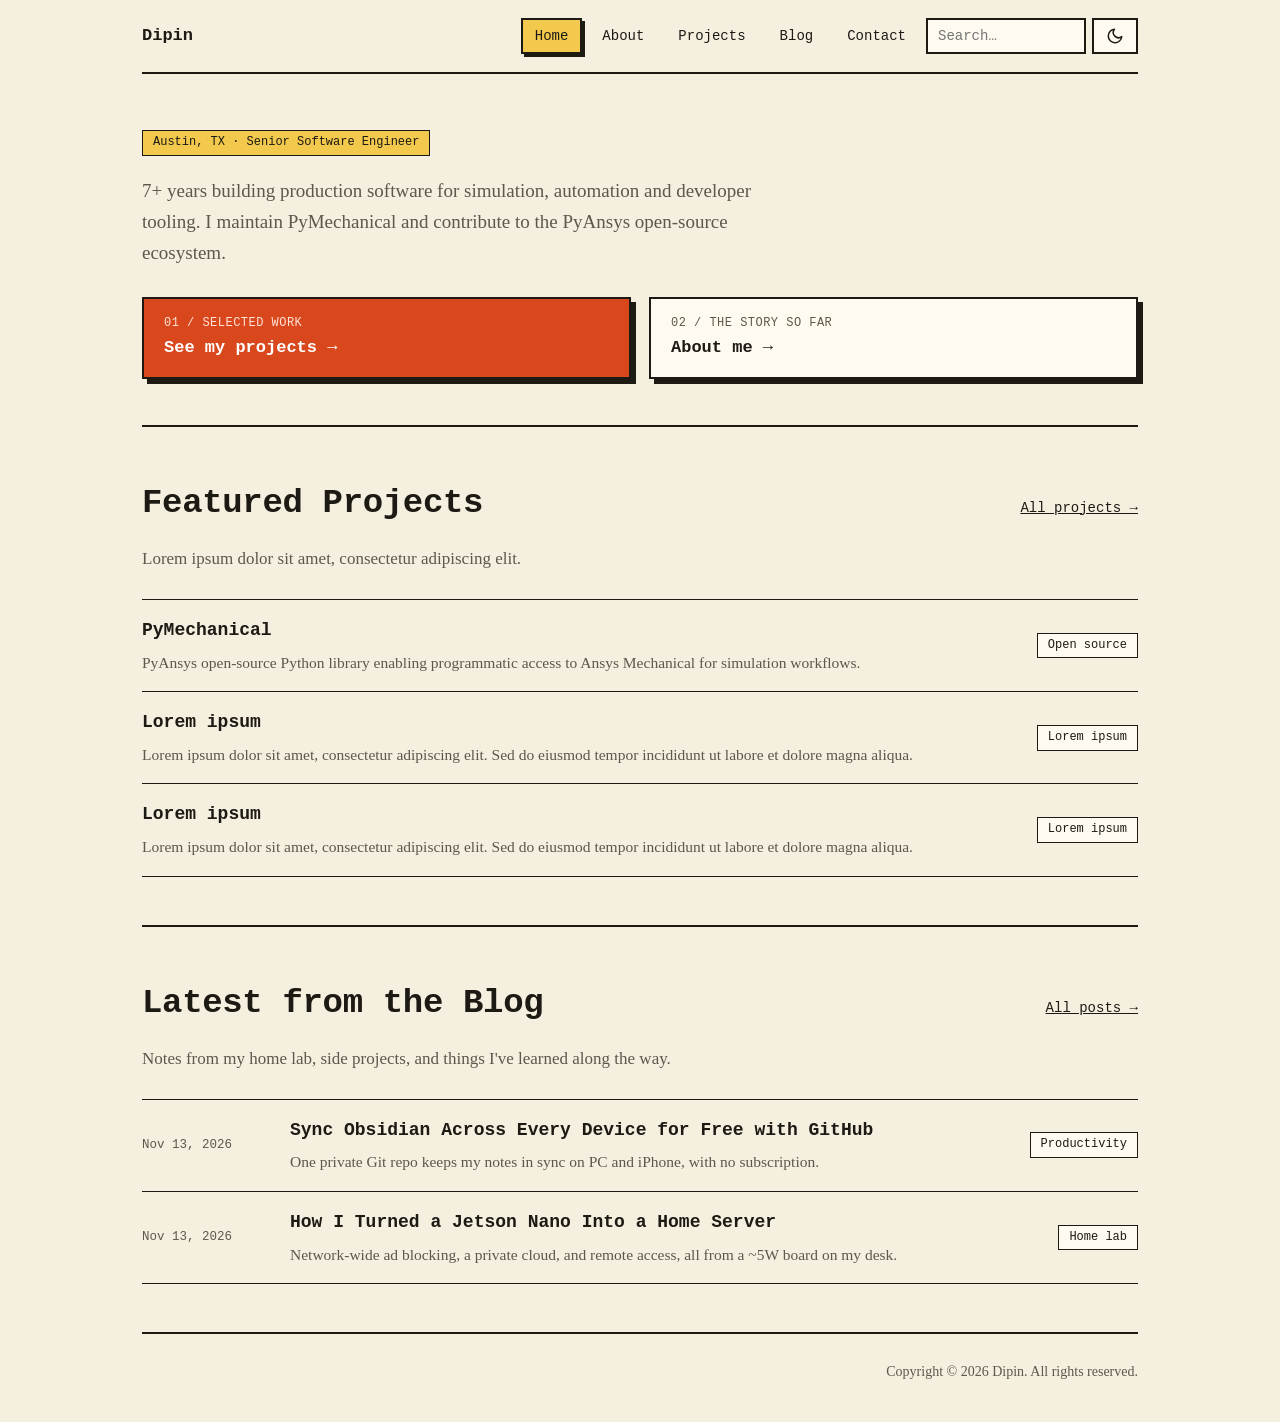
==== commit abd7bbf6: "update page structure" ====
--- a/index.html
+++ b/index.html
@@ -122,12 +122,15 @@
 .article code{font:14px ui-monospace,Menlo,monospace;background:var(--card);border:1px solid var(--line);padding:1px 5px}
 footer{border-top:2px solid var(--line);padding:26px 0 40px;text-align:right;font-size:14px;color:var(--mute)}
 </style>
+<link rel="stylesheet" href="assets/css/header.css">
+<script src="assets/js/search-index.js" defer></script>
+<script src="assets/js/site.js" defer></script>
 </head>
 <body>
 <div class="wrap">
 <header>
   <a class="logo" href="#home">Dipin</a>
-  <nav id="nav"><a href="#home" data-v="home">Home</a><a href="#about" data-v="about">About</a><a href="#projects" data-v="projects">Projects</a><a href="#blog" data-v="blog">Blog</a><a href="#contact" data-v="contact">Contact</a><div class="search"><input id="q" type="search" placeholder="Search…" aria-label="Search the site" autocomplete="off"><ul id="results" hidden></ul></div><button class="theme-toggle" id="themeToggle" type="button" aria-label="Switch theme"><svg id="moonIcon" width="18" height="18" viewBox="0 0 24 24" fill="none" stroke="currentColor" stroke-width="2" stroke-linecap="round" stroke-linejoin="round" aria-hidden="true"><path d="M21 12.8A9 9 0 1 1 11.2 3a7 7 0 0 0 9.8 9.8z"/></svg><svg id="sunIcon" hidden width="18" height="18" viewBox="0 0 24 24" fill="none" stroke="currentColor" stroke-width="2" stroke-linecap="round" stroke-linejoin="round" aria-hidden="true"><circle cx="12" cy="12" r="4"/><path d="M12 2v2M12 20v2M4.9 4.9l1.4 1.4M17.7 17.7l1.4 1.4M2 12h2M20 12h2M4.9 19.1l1.4-1.4M17.7 6.3l1.4-1.4"/></svg></button></nav>
+  <nav id="nav" aria-label="Main navigation"><a href="#home" data-v="home">Home</a><a href="#about" data-v="about">About</a><a href="projects/index.html" data-v="projects">Projects</a><a href="blog/index.html" data-v="blog">Blog</a><a href="#contact" data-v="contact">Contact</a><div class="search"><input id="q" type="search" placeholder="Search…" aria-label="Search the site" autocomplete="off"><ul id="results" hidden></ul></div><button class="theme-toggle" id="themeToggle" type="button" aria-label="Switch theme"><svg id="moonIcon" width="18" height="18" viewBox="0 0 24 24" fill="none" stroke="currentColor" stroke-width="2" stroke-linecap="round" stroke-linejoin="round" aria-hidden="true"><path d="M21 12.8A9 9 0 1 1 11.2 3a7 7 0 0 0 9.8 9.8z"/></svg><svg id="sunIcon" hidden width="18" height="18" viewBox="0 0 24 24" fill="none" stroke="currentColor" stroke-width="2" stroke-linecap="round" stroke-linejoin="round" aria-hidden="true"><circle cx="12" cy="12" r="4"/><path d="M12 2v2M12 20v2M4.9 4.9l1.4 1.4M17.7 17.7l1.4 1.4M2 12h2M20 12h2M4.9 19.1l1.4-1.4M17.7 6.3l1.4-1.4"/></svg></button></nav>
 </header>
 
 <!-- HOME -->
@@ -136,27 +139,27 @@
     <span class="tag y">Austin, TX · Senior Software Engineer</span>
     <p>7+ years building production software for simulation, automation and developer tooling. I maintain PyMechanical and contribute to the PyAnsys open-source ecosystem.</p>
     <div class="ctas">
-      <a class="btn pri" href="#projects"><small>01 / Selected work</small><b>See my projects →</b></a>
+      <a class="btn pri" href="projects/index.html"><small>01 / Selected work</small><b>See my projects →</b></a>
       <a class="btn" href="#about"><small>02 / The story so far</small><b>About me →</b></a>
     </div>
   </div>
 
   <section>
-    <div class="sh"><h2>Featured Projects</h2><a href="#projects">All projects →</a></div>
+    <div class="sh"><h2>Featured Projects</h2><a href="projects/index.html">All projects →</a></div>
     <p class="lead">Lorem ipsum dolor sit amet, consectetur adipiscing elit.</p>
     <div>
-      <a class="post nodate" href="#projects"><div><h3>PyMechanical</h3><p>PyAnsys open-source Python library enabling programmatic access to Ansys Mechanical for simulation workflows.</p></div><span class="tag">Open source</span></a>
-      <a class="post nodate" href="#projects"><div><h3>Lorem ipsum</h3><p>Lorem ipsum dolor sit amet, consectetur adipiscing elit. Sed do eiusmod tempor incididunt ut labore et dolore magna aliqua.</p></div><span class="tag">Lorem ipsum</span></a>
-      <a class="post nodate" href="#projects"><div><h3>Lorem ipsum</h3><p>Lorem ipsum dolor sit amet, consectetur adipiscing elit. Sed do eiusmod tempor incididunt ut labore et dolore magna aliqua.</p></div><span class="tag">Lorem ipsum</span></a>
-    </div>
-  </section>
-
-  <section>
-    <div class="sh"><h2>Latest from the Blog</h2><a href="#blog">All posts →</a></div>
+      <a class="post nodate" href="projects/index.html"><div><h3>PyMechanical</h3><p>PyAnsys open-source Python library enabling programmatic access to Ansys Mechanical for simulation workflows.</p></div><span class="tag">Open source</span></a>
+      <a class="post nodate" href="projects/index.html"><div><h3>Lorem ipsum</h3><p>Lorem ipsum dolor sit amet, consectetur adipiscing elit. Sed do eiusmod tempor incididunt ut labore et dolore magna aliqua.</p></div><span class="tag">Lorem ipsum</span></a>
+      <a class="post nodate" href="projects/index.html"><div><h3>Lorem ipsum</h3><p>Lorem ipsum dolor sit amet, consectetur adipiscing elit. Sed do eiusmod tempor incididunt ut labore et dolore magna aliqua.</p></div><span class="tag">Lorem ipsum</span></a>
+    </div>
+  </section>
+
+  <section>
+    <div class="sh"><h2>Latest from the Blog</h2><a href="blog/index.html">All posts →</a></div>
     <p class="lead">Notes from my home lab, side projects, and things I've learned along the way.</p>
     <div>
-      <a class="post" href="#obsidian-git-sync"><time class="meta" datetime="2026-11-13">Nov 13, 2026</time><div><h3>Sync Obsidian Across Every Device for Free with GitHub</h3><p>One private Git repo keeps my notes in sync on PC and iPhone, with no subscription.</p></div><span class="tag">Productivity</span></a>
-      <a class="post" href="#jetson-nano-home-server"><time class="meta" datetime="2026-11-13">Nov 13, 2026</time><div><h3>How I Turned a Jetson Nano Into a Home Server</h3><p>Network-wide ad blocking, a private cloud, and remote access, all from a ~5W board on my desk.</p></div><span class="tag">Home lab</span></a>
+      <a class="post" href="blog/obsidian-git-sync.html"><time class="meta" datetime="2026-11-13">Nov 13, 2026</time><div><h3>Sync Obsidian Across Every Device for Free with GitHub</h3><p>One private Git repo keeps my notes in sync on PC and iPhone, with no subscription.</p></div><span class="tag">Productivity</span></a>
+      <a class="post" href="blog/jetson-nano-home-server.html"><time class="meta" datetime="2026-11-13">Nov 13, 2026</time><div><h3>How I Turned a Jetson Nano Into a Home Server</h3><p>Network-wide ad blocking, a private cloud, and remote access, all from a ~5W board on my desk.</p></div><span class="tag">Home lab</span></a>
     </div>
   </section>
 </main>
@@ -200,158 +203,6 @@
   </section>
 </main>
 
-<!-- PROJECTS -->
-<main class="view" id="v-projects">
-  <div class="hero" style="padding-bottom:30px">
-    <span class="tag y">Projects</span>
-    <h1>Things I've <span>built.</span></h1>
-    <p>Lorem ipsum dolor sit amet, consectetur adipiscing elit.</p>
-  </div>
-  <section style="border-top:0;padding-top:20px">
-    <div class="chips" id="projectChips"><span class="chip on" data-filter="all">All</span><span class="chip" data-filter="pymechanical">PyMechanical</span><span class="chip" data-filter="ipsum">Lorem ipsum</span></div>
-    <div class="grid" id="projectGrid">
-      <div class="card" data-cat="pymechanical"><div class="thumb" style="--c:#f2c94c">PyMechanical</div><div class="body"><span class="meta">Open source</span><h3>PyMechanical</h3><p>PyAnsys open-source Python library enabling programmatic access to Ansys Mechanical for simulation workflows.</p><div class="tags"><span class="tag">Python</span><span class="tag">gRPC</span><span class="tag">Docker</span></div></div></div>
-      <div class="card" data-cat="ipsum"><div class="thumb" style="--c:#f4a98a">Lorem ipsum</div><div class="body"><span class="meta">Lorem ipsum</span><h3>Lorem ipsum</h3><p>Lorem ipsum dolor sit amet, consectetur adipiscing elit. Sed do eiusmod tempor incididunt ut labore et dolore magna aliqua.</p><div class="tags"><span class="tag">Lorem ipsum</span></div></div></div>
-      <div class="card" data-cat="ipsum"><div class="thumb" style="--c:#b9d8c2">Lorem ipsum</div><div class="body"><span class="meta">Lorem ipsum</span><h3>Lorem ipsum</h3><p>Lorem ipsum dolor sit amet, consectetur adipiscing elit. Sed do eiusmod tempor incididunt ut labore et dolore magna aliqua.</p><div class="tags"><span class="tag">Lorem ipsum</span></div></div></div>
-      <div class="card" data-cat="ipsum"><div class="thumb" style="--c:#c9d4f0">Lorem ipsum</div><div class="body"><span class="meta">Lorem ipsum</span><h3>Lorem ipsum</h3><p>Lorem ipsum dolor sit amet, consectetur adipiscing elit. Sed do eiusmod tempor incididunt ut labore et dolore magna aliqua.</p><div class="tags"><span class="tag">Lorem ipsum</span></div></div></div>
-      <div class="card" data-cat="ipsum"><div class="thumb" style="--c:#f2c94c">Lorem ipsum</div><div class="body"><span class="meta">Lorem ipsum</span><h3>Lorem ipsum</h3><p>Lorem ipsum dolor sit amet, consectetur adipiscing elit. Sed do eiusmod tempor incididunt ut labore et dolore magna aliqua.</p><div class="tags"><span class="tag">Lorem ipsum</span></div></div></div>
-      <div class="card" data-cat="ipsum"><div class="thumb" style="--c:#f4a98a">Lorem ipsum</div><div class="body"><span class="meta">Lorem ipsum</span><h3>Lorem ipsum</h3><p>Lorem ipsum dolor sit amet, consectetur adipiscing elit. Sed do eiusmod tempor incididunt ut labore et dolore magna aliqua.</p><div class="tags"><span class="tag">Lorem ipsum</span></div></div></div>
-    </div>
-  </section>
-</main>
-
-<!-- BLOG -->
-<main class="view" id="v-blog">
-  <div class="hero" style="padding-bottom:30px">
-    <span class="tag y">Blog</span>
-    <h1>Notes &amp; <span>writing.</span></h1>
-    <p>Notes from my home lab, side projects, and things I've learned along the way.</p>
-  </div>
-  <section style="border-top:0;padding-top:20px">
-    <div class="grid">
-      <a class="card" href="#obsidian-git-sync"><div class="body"><time class="meta" datetime="2026-11-13">Nov 13, 2026</time><h3>Sync Obsidian Across Every Device for Free with GitHub</h3><p>One private Git repo keeps my notes in sync on PC and iPhone, with no subscription.</p></div></a>
-      <a class="card" href="#jetson-nano-home-server"><div class="body"><time class="meta" datetime="2026-11-13">Nov 13, 2026</time><h3>How I Turned a Jetson Nano Into a Home Server</h3><p>Network-wide ad blocking, a private cloud, and remote access, all from a ~5W board on my desk.</p></div></a>
-    </div>
-  </section>
-</main>
-
-<!-- POST: Obsidian Git sync -->
-<main class="view" id="v-obsidian-git-sync" data-nav="blog">
-  <article class="article">
-    <a class="back" href="#blog">← All posts</a>
-    <p class="meta"><time datetime="2026-11-13">Nov 13, 2026</time> · Productivity</p>
-    <h1>Sync Obsidian Across Every Device for Free with GitHub</h1>
-    <p class="dek">My notes stay in sync between my PC and iPhone with no subscription, just a private GitHub repo, Git, and one Obsidian plugin.</p>
-
-    <h2>The idea</h2>
-    <p>An Obsidian vault is just a folder of Markdown files, and Git is very good at syncing folders. Put the vault in a private GitHub repo and every device can pull and push the same notes. As a bonus, you get a full version history of every note.</p>
-
-    <h2>What you need</h2>
-    <ul class="does">
-      <li><img src="assets/images/logos/obsidian.svg" alt="" width="28" height="28"><div><b>Obsidian</b> on your PC and iPhone, plus the community plugin <b>Obsidian Git</b>.</div></li>
-      <li><img src="assets/images/logos/github.svg" alt="" width="28" height="28"><div><b>GitHub</b>: a free private repository for the vault and a personal access token.</div></li>
-      <li><img src="assets/images/logos/git.svg" alt="" width="28" height="28"><div><b>Git</b> on your PC, and <b>iSH</b> on your iPhone, a free app that gives you a small Linux shell with Git.</div></li>
-    </ul>
-
-    <h2>How I set it up</h2>
-    <h3>1. Create the repo</h3>
-    <p>Create a new <b>private</b> repository on GitHub. Keep it private, since it will hold your personal notes.</p>
-
-    <h3>2. Set up the PC</h3>
-    <p>Clone the repo to your computer and open that folder in Obsidian as a vault. If you already have notes, move them into the folder, then commit and push them.</p>
-
-    <h3>3. Clone it on the iPhone with iSH</h3>
-    <p>Install <b>iSH</b> from the App Store, install Git inside it with <code>apk add git</code>, and clone the repo with <code>git clone</code>. When asked for a password, use your GitHub token, not your account password.</p>
-
-    <h3>4. Move it into Obsidian's folder</h3>
-    <p>Obsidian on iOS only sees vaults inside its own folder, and that folder doesn't exist until you create a vault. So:</p>
-    <ul>
-      <li>Create a throwaway test vault in Obsidian. This creates <b>On My iPhone › Obsidian</b> in the Files app.</li>
-      <li>In the Files app, open the <b>iSH</b> location, find the cloned repo folder, and copy it into <b>On My iPhone › Obsidian</b>, next to the test vault.</li>
-      <li>Reopen Obsidian. The repo now appears as a vault. Open it and delete the test vault.</li>
-    </ul>
-
-    <h3>5. Connect the Git plugin</h3>
-    <p>Install <b>Obsidian Git</b> from Community plugins on both devices. On the iPhone, enter your GitHub username and token in the plugin's settings. The PC uses your computer's existing Git login.</p>
-
-    <h3>6. Voilà</h3>
-    <p>Write anywhere, run <b>Commit and sync</b>, and your notes appear everywhere. I also turn on automatic pull at startup and a periodic auto-sync, so it mostly runs on its own.</p>
-
-    <h2>Tips</h2>
-    <ul>
-      <li><b>Scope the token.</b> Use a fine-grained GitHub token that can only read and write this one repository.</li>
-      <li><b>Pull before you write.</b> Syncing when you switch devices avoids most merge conflicts.</li>
-      <li><b>Ignore workspace files.</b> Obsidian rewrites <code>.obsidian/workspace*.json</code> constantly. Adding them to <code>.gitignore</code> prevents pointless conflicts between devices.</li>
-    </ul>
-
-    <h2>The verdict</h2>
-    <p>Free, private, and versioned: my notes follow me across devices, and I own every file. Setup takes about 20 minutes, and after that sync is a single tap.</p>
-  </article>
-</main>
-
-<!-- POST: Jetson Nano home server -->
-<main class="view" id="v-jetson-nano-home-server" data-nav="blog">
-  <article class="article">
-    <a class="back" href="#blog">← All posts</a>
-    <p class="meta"><time datetime="2026-11-13">Nov 13, 2026</time> · Home lab</p>
-    <h1>How I Turned a Jetson Nano Into a Home Server</h1>
-    <p class="dek">A board the size of a coaster now blocks ads for my whole house, hosts my own private cloud, and lets me reach both from anywhere, on about 5 watts.</p>
-
-    <figure>
-      <img src="assets/images/blog/jetson-nano.jpg" alt="NVIDIA Jetson Nano Developer Kit with its black heatsink and row of USB ports" width="600" height="430">
-      <figcaption>NVIDIA Jetson Nano Developer Kit. Photo: <a href="https://commons.wikimedia.org/wiki/File:NVIDIA_Jetson_Nano_Developer_Kit_(47616885631)_(cropped).jpg" target="_blank" rel="noopener noreferrer">SparkFun Electronics</a>, CC BY 2.0.</figcaption>
-    </figure>
-
-    <h2>What it does</h2>
-    <ul class="does">
-      <li><img src="assets/images/logos/pihole.svg" alt="" width="28" height="28"><div><b>Blocks ads everywhere.</b> Pi-hole filters ads and trackers at the DNS level, so every device on the network is covered, including phones, smart TVs, and consoles, with nothing to install on them.</div></li>
-      <li><img src="assets/images/logos/nextcloud.svg" alt="" width="28" height="28"><div><b>Hosts my files.</b> Nextcloud gives me a private Google Drive with a web UI and desktop and mobile sync, backed by a 500GB SSD.</div></li>
-      <li><img src="assets/images/logos/tailscale.svg" alt="" width="28" height="28"><div><b>Works from anywhere.</b> Tailscale connects my devices over an encrypted WireGuard VPN, so all of it is reachable when I'm away from home.</div></li>
-    </ul>
-
-    <h2>The hardware</h2>
-    <table class="spec">
-      <tr><th>Board</th><td>NVIDIA Jetson Nano Developer Kit, 4GB</td></tr>
-      <tr><th>CPU</th><td>Quad-core ARM Cortex-A57 @ 1.43 GHz</td></tr>
-      <tr><th>GPU</th><td>128-core NVIDIA Maxwell</td></tr>
-      <tr><th>Memory</th><td>4GB 64-bit LPDDR4</td></tr>
-      <tr><th>Boot drive</th><td>16GB microSD</td></tr>
-      <tr><th>Storage</th><td>500GB USB SSD</td></tr>
-      <tr><th>Network</th><td>Gigabit Ethernet, wired for reliability</td></tr>
-      <tr><th>Power draw</th><td>~5W, running 24/7</td></tr>
-    </table>
-
-    <h2>How it fits together</h2>
-    <h3>Storage first</h3>
-    <p>The Nano boots from a 16GB microSD card, which fills up fast. A 500GB USB SSD holds everything else: Docker images, Pi-hole data, and Nextcloud files. It mounts automatically at boot, and the Nano still starts normally if the drive is ever unplugged.</p>
-
-    <h3>Docker for the services</h3>
-    <p>Pi-hole and Nextcloud each run in their own container, with Docker's storage moved to the SSD. One Jetson-specific gotcha: the Nano's older 4.9 Linux kernel conflicts with Docker's default security (seccomp) profile, so containers need that profile relaxed to start.</p>
-
-    <h3>Pi-hole</h3>
-    <p>Ubuntu's built-in DNS resolver already uses port 53, so it has to step aside before Pi-hole can take over. My ISP router doesn't allow custom DNS, so I point each device at the Nano directly and keep a public resolver as a fallback in case the Nano goes offline.</p>
-
-    <h3>Nextcloud</h3>
-    <p>Nextcloud replaced an older Samba share. I moved the existing files into it, let it index them, and checked a sample of documents and photos before retiring the old share.</p>
-
-    <h3>Tailscale</h3>
-    <p>Tailscale needs no port forwarding or router changes, which makes it ideal behind a locked-down ISP router. Magic DNS gives the Nano a readable hostname with real HTTPS certificates, so I never type an IP address. Connections are peer-to-peer, so speed is limited mainly by my home upload bandwidth. The free plan covers up to 100 devices.</p>
-
-    <h2>At a glance</h2>
-    <table class="spec">
-      <tr><th>Service</th><th>Role</th><th>Runs in</th></tr>
-      <tr><td>Pi-hole</td><td>Network-wide DNS ad blocker</td><td>Docker</td></tr>
-      <tr><td>Nextcloud</td><td>Private cloud storage and sync</td><td>Docker</td></tr>
-      <tr><td>Tailscale</td><td>WireGuard VPN with Magic DNS</td><td>Host</td></tr>
-    </table>
-
-    <h2>The verdict</h2>
-    <p>For about $100 (board plus SSD), I have a quiet, always-on server that blocks ads on every device, serves my files over HTTPS, and is reachable from anywhere, with no port forwarding and no dynamic DNS.</p>
-
-    <p class="note">Want the exact commands? The full step-by-step setup is in my <a href="https://github.com/dipinknair/what-i-use/blob/main/blogs/jetson-nano-homeserver.md" target="_blank" rel="noopener noreferrer">what-i-use</a> repository.</p>
-  </article>
-</main>
-
 <!-- CONTACT -->
 <main class="view" id="v-contact">
   <div class="hero">
@@ -372,29 +223,7 @@
 </div>
 <script>
 (function(){
-  document.getElementById('year').textContent=new Date().getFullYear();
-  var themeToggle=document.getElementById('themeToggle');
-  var moonIcon=document.getElementById('moonIcon');
-  var sunIcon=document.getElementById('sunIcon');
-  var prefersDark=window.matchMedia('(prefers-color-scheme: dark)');
-  function updateThemeToggle(){
-    var isDark=document.documentElement.dataset.theme
-      ? document.documentElement.dataset.theme==='dark'
-      : prefersDark.matches;
-    moonIcon.toggleAttribute('hidden',isDark);
-    sunIcon.toggleAttribute('hidden',!isDark);
-    themeToggle.setAttribute('aria-label','Switch to '+(isDark?'light':'dark')+' theme');
-  }
-  themeToggle.addEventListener('click',function(){
-    var isDark=document.documentElement.dataset.theme
-      ? document.documentElement.dataset.theme==='dark'
-      : prefersDark.matches;
-    document.documentElement.dataset.theme=isDark?'light':'dark';
-    updateThemeToggle();
-  });
-  prefersDark.addEventListener('change',updateThemeToggle);
-  updateThemeToggle();
-  var views=['home','about','projects','blog','contact','jetson-nano-home-server','obsidian-git-sync'];
+  var views=['home','about','contact'];
   function show(){
     var h=(location.hash||'#home').slice(1);
     if(views.indexOf(h)<0)h='home';
@@ -408,67 +237,6 @@
   }
   window.addEventListener('hashchange',show);
   show();
-
-  // Site search: scans the text of each view (Home is skipped since it only repeats other pages).
-  var q=document.getElementById('q'),results=document.getElementById('results');
-  function textOf(el){
-    var w=document.createTreeWalker(el,NodeFilter.SHOW_TEXT),parts=[],n;
-    while((n=w.nextNode()))parts.push(n.nodeValue);
-    return parts.join(' ').replace(/\s+([.,:;!?])/g,'$1').replace(/\s+/g,' ').trim();
-  }
-  var pages=views.filter(function(v){return v!=='home'}).map(function(v){
-    var el=document.getElementById('v-'+v),link=document.querySelector('#nav a[data-v="'+v+'"]');
-    return{id:v,title:link?link.textContent:el.querySelector('h1').textContent,text:textOf(el)};
-  });
-  function snippet(p,term){
-    var text=p.text,lower=text.toLowerCase(),ti=lower.indexOf(p.title.toLowerCase());
-    // Prefer a match after the page title so snippets don't just repeat it.
-    var i=lower.indexOf(term,ti<0?0:ti+p.title.length);if(i<0)i=lower.indexOf(term);
-    var start=Math.max(0,i-50),span=document.createElement('span');
-    span.append((start?'…':'')+text.slice(start,i));
-    var m=document.createElement('mark');m.textContent=text.substr(i,term.length);span.append(m);
-    span.append(text.slice(i+term.length,i+term.length+70)+'…');
-    return span;
-  }
-  function search(){
-    var terms=q.value.toLowerCase().split(/\s+/).filter(Boolean);
-    results.textContent='';
-    if(!terms.length){results.hidden=true;return}
-    var hits=pages.map(function(p){
-      var t=p.text.toLowerCase(),score=0;
-      for(var i=0;i<terms.length;i++){var n=t.split(terms[i]).length-1;if(!n)return null;score+=n}
-      return{page:p,score:score};
-    }).filter(Boolean).sort(function(a,b){return b.score-a.score}).slice(0,6);
-    hits.forEach(function(h){
-      var li=document.createElement('li'),a=document.createElement('a'),b=document.createElement('b');
-      a.href='#'+h.page.id;b.textContent=h.page.title;
-      a.append(b,snippet(h.page,terms[0]));li.append(a);results.append(li);
-    });
-    if(!hits.length){var li=document.createElement('li');li.className='none';li.textContent='No matches';results.append(li)}
-    results.hidden=false;
-  }
-  function closeSearch(){q.value='';results.hidden=true}
-  q.addEventListener('input',search);
-  q.addEventListener('keydown',function(e){
-    if(e.key==='Escape')closeSearch();
-    if(e.key==='Enter'){var first=results.querySelector('a');if(first){location.hash=first.getAttribute('href');closeSearch();q.blur()}}
-  });
-  results.addEventListener('click',function(e){if(e.target.closest('a'))closeSearch()});
-  document.addEventListener('click',function(e){if(!e.target.closest('.search'))results.hidden=true});
-
-  // Project filter chips
-  var chips=document.querySelectorAll('#projectChips .chip');
-  var cards=document.querySelectorAll('#projectGrid .card');
-  chips.forEach(function(chip){
-    chip.addEventListener('click',function(){
-      chips.forEach(function(c){c.classList.remove('on')});
-      chip.classList.add('on');
-      var f=chip.dataset.filter;
-      cards.forEach(function(card){
-        card.style.display=(f==='all'||card.dataset.cat===f)?'':'none';
-      });
-    });
-  });
 })();
 </script>
 </body>
--- a/assets/css/header.css
+++ b/assets/css/header.css
@@ -0,0 +1,56 @@
+:root[data-theme="light"] {
+  color-scheme: light;
+  --bg: #f5efe0;
+  --card: #fffaf0;
+  --ink: #1d1a14;
+  --mute: #5e574a;
+  --acc: #d9481c;
+  --accent: #d9481c;
+  --hl: #f2c94c;
+  --highlight: #f2c94c;
+  --line: #1d1a14;
+  --logo: brightness(0);
+}
+:root[data-theme="dark"] {
+  color-scheme: dark;
+  --bg: #0f0d0a;
+  --card: #1a1815;
+  --ink: #f5efe0;
+  --mute: #b8aea0;
+  --acc: #ff8844;
+  --accent: #ff8844;
+  --hl: #6d5d1a;
+  --highlight: #6d5d1a;
+  --line: #e8dcc8;
+  --logo: brightness(0) invert(1);
+}
+header { display: flex; justify-content: space-between; align-items: center; padding: 18px 0; gap: 12px; flex-wrap: wrap; }
+nav { display: flex; align-items: center; gap: 6px; font: 14px ui-monospace, "SF Mono", Menlo, Consolas, monospace; flex-wrap: wrap; }
+/* One shared height keeps links, search box and theme button on the same baseline. */
+nav a, .search input, .theme-toggle { box-sizing: border-box; height: 36px; line-height: 1; }
+nav a { display: inline-flex; align-items: center; text-decoration: none; padding: 0 12px; border: 2px solid transparent; }
+nav a:hover { border-color: var(--line); }
+nav a.on, nav a[aria-current="page"] { border-color: var(--line); background: var(--hl, var(--highlight)); box-shadow: 3px 3px 0 var(--line); }
+.theme-toggle { font: 14px ui-monospace, "SF Mono", Menlo, Consolas, monospace; padding: 0 12px; border: 2px solid var(--line); background: var(--card); color: var(--ink); cursor: pointer; transition: .12s; display: flex; align-items: center; justify-content: center; gap: 6px; }
+.theme-toggle:hover { transform: scale(1.05); background: var(--card); color: var(--ink); }
+.theme-toggle:active { transform: scale(.95); }
+.theme-toggle [hidden] { display: none; }
+.theme-toggle:focus-visible { outline: 3px solid var(--acc, var(--accent)); outline-offset: 3px; }
+.search { position: relative; }
+.search { display: flex; }
+.search input { font: 14px ui-monospace, "SF Mono", Menlo, Consolas, monospace; padding: 0 10px; border: 2px solid var(--line); background: var(--card); color: var(--ink); width: 160px; border-radius: 0; }
+.search input:focus { outline: 3px solid var(--acc, var(--accent)); outline-offset: 2px; }
+#results { position: absolute; right: 0; top: calc(100% + 8px); z-index: 10; width: min(380px, 90vw); margin: 0; padding: 0; list-style: none; background: var(--card); border: 2px solid var(--line); box-shadow: 5px 5px 0 var(--line); }
+#results[hidden] { display: none; }
+#results li { border-bottom: 1.5px solid var(--line); }
+#results li:last-child { border-bottom: 0; }
+#results a, #results .none { display: block; padding: 10px 14px; text-decoration: none; border: 0; }
+#results a:hover, #results a:focus { background: var(--hl, var(--highlight)); outline: none; }
+#results b { display: block; font-size: 14px; }
+#results span { display: block; font: 13.5px/1.5 Georgia, "Times New Roman", serif; color: var(--mute); }
+#results mark { background: var(--hl, var(--highlight)); color: inherit; }
+@media (max-width: 640px) {
+  .search { flex: 1 1 100%; order: 1; }
+  .search input { width: 100%; }
+  #results { left: 0; width: 100%; }
+}
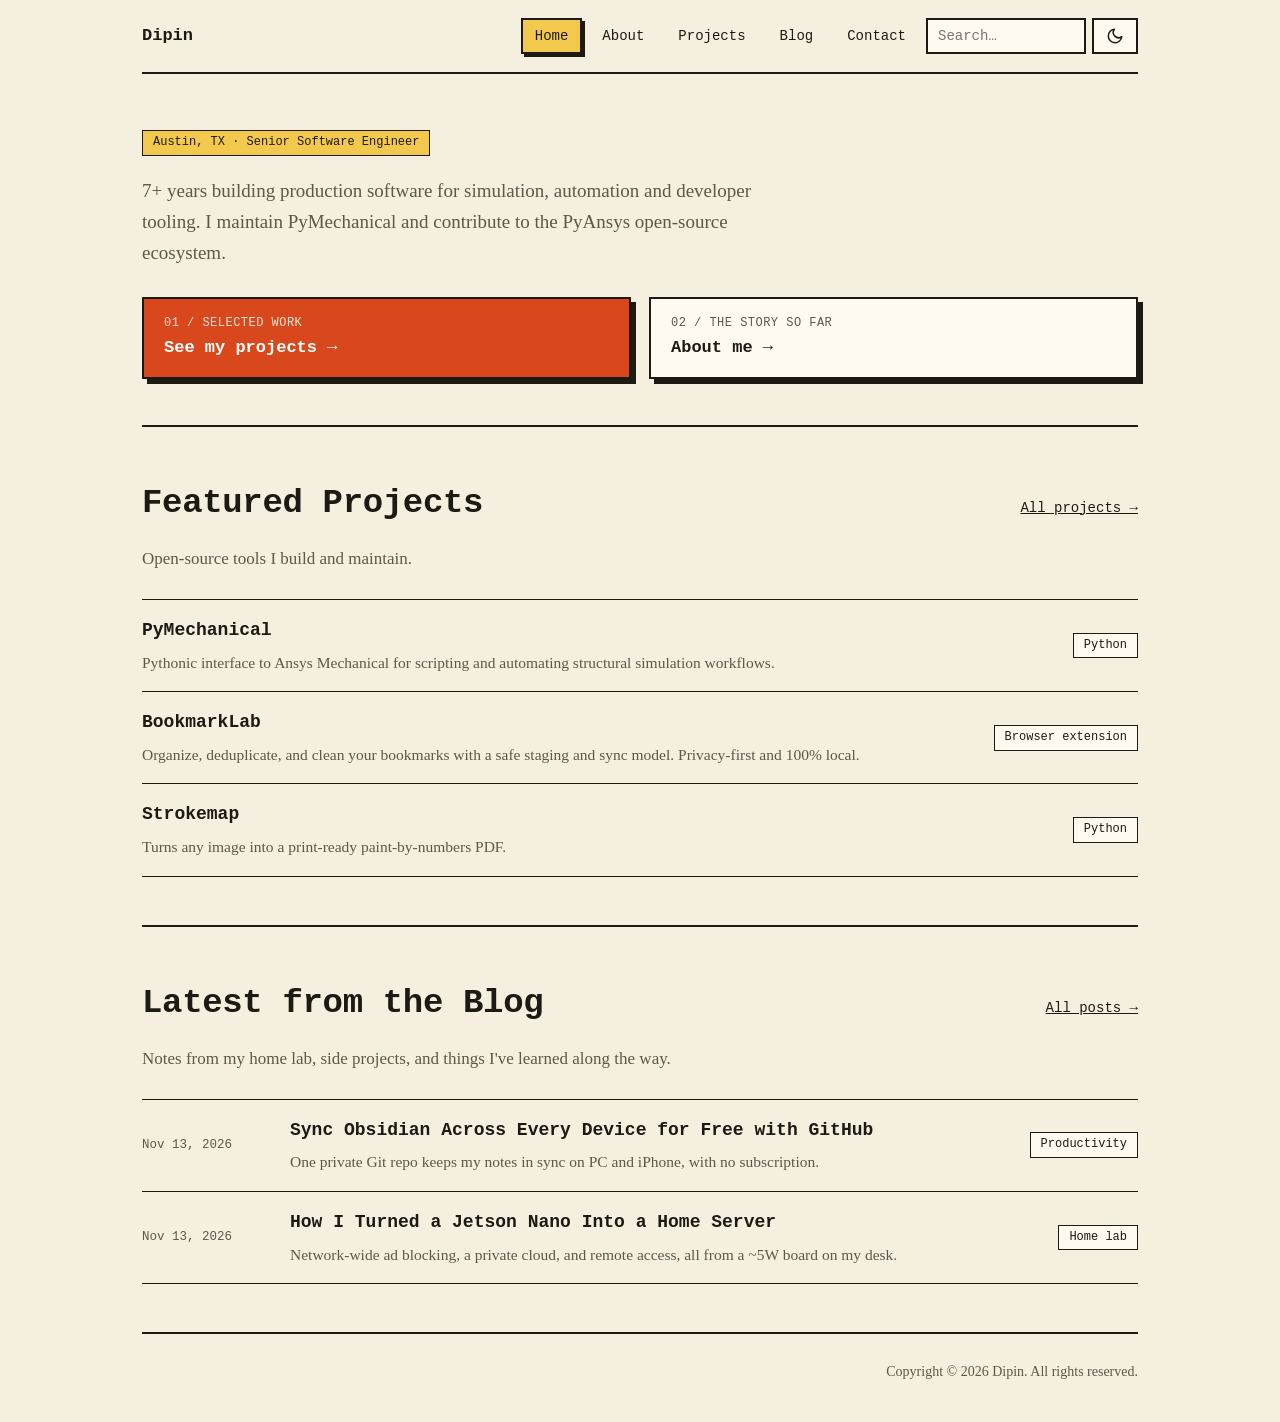
==== commit f06ab51f: "add projects" ====
--- a/index.html
+++ b/index.html
@@ -146,11 +146,11 @@
 
   <section>
     <div class="sh"><h2>Featured Projects</h2><a href="projects/index.html">All projects →</a></div>
-    <p class="lead">Lorem ipsum dolor sit amet, consectetur adipiscing elit.</p>
+    <p class="lead">Open-source tools I build and maintain.</p>
     <div>
-      <a class="post nodate" href="projects/index.html"><div><h3>PyMechanical</h3><p>PyAnsys open-source Python library enabling programmatic access to Ansys Mechanical for simulation workflows.</p></div><span class="tag">Open source</span></a>
-      <a class="post nodate" href="projects/index.html"><div><h3>Lorem ipsum</h3><p>Lorem ipsum dolor sit amet, consectetur adipiscing elit. Sed do eiusmod tempor incididunt ut labore et dolore magna aliqua.</p></div><span class="tag">Lorem ipsum</span></a>
-      <a class="post nodate" href="projects/index.html"><div><h3>Lorem ipsum</h3><p>Lorem ipsum dolor sit amet, consectetur adipiscing elit. Sed do eiusmod tempor incididunt ut labore et dolore magna aliqua.</p></div><span class="tag">Lorem ipsum</span></a>
+      <a class="post nodate" href="projects/pymechanical.html"><div><h3>PyMechanical</h3><p>Pythonic interface to Ansys Mechanical for scripting and automating structural simulation workflows.</p></div><span class="tag">Python</span></a>
+      <a class="post nodate" href="projects/bookmarklab.html"><div><h3>BookmarkLab</h3><p>Organize, deduplicate, and clean your bookmarks with a safe staging and sync model. Privacy-first and 100% local.</p></div><span class="tag">Browser extension</span></a>
+      <a class="post nodate" href="projects/strokemap.html"><div><h3>Strokemap</h3><p>Turns any image into a print-ready paint-by-numbers PDF.</p></div><span class="tag">Python</span></a>
     </div>
   </section>
 
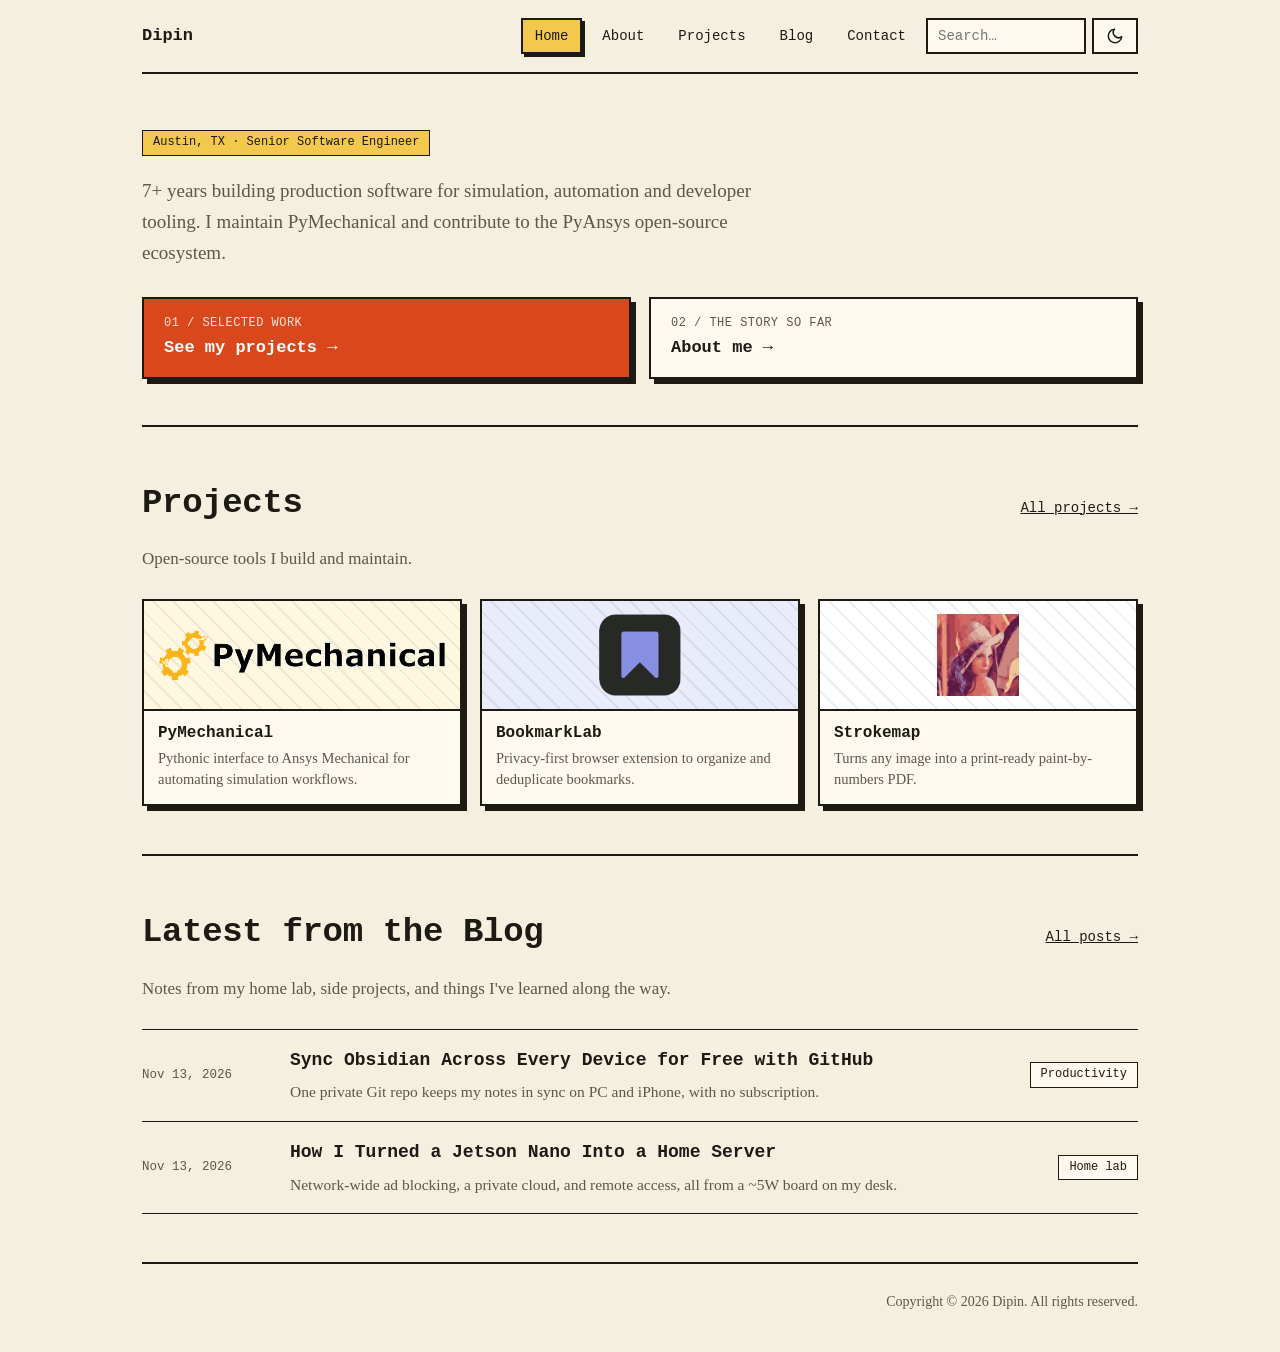
==== commit acaa3c5e: "revamp project section in landing page" ====
--- a/index.html
+++ b/index.html
@@ -3,15 +3,12 @@
 <head>
 <meta charset="utf-8">
 <meta name="viewport" content="width=device-width, initial-scale=1, viewport-fit=cover">
-<meta name="color-scheme" content="light dark">
+<meta name="color-scheme" content="light">
 <meta name="description" content="Dipin Nair — Software Engineer with 7+ years building production Python & C++ software for simulation, automation, and developer tooling.">
 <title>Dipin Nair — Software Engineer</title>
 <style>
 :root{color-scheme:light;--bg:#f5efe0;--card:#fffaf0;--ink:#1d1a14;--mute:#5e574a;--acc:#d9481c;--hl:#f2c94c;--line:#1d1a14;--logo:brightness(0);
 box-sizing:border-box;padding-top:env(safe-area-inset-top,0px);padding-bottom:env(safe-area-inset-bottom,0px)}
-@media(prefers-color-scheme:dark){
-:root:not([data-theme="light"]){color-scheme:dark;--bg:#0f0d0a;--card:#1a1815;--ink:#f5efe0;--mute:#b8aea0;--acc:#ff8844;--hl:#6d5d1a;--line:#e8dcc8;--logo:brightness(0) invert(1)}
-}
 :root[data-theme="dark"]{color-scheme:dark;--bg:#0f0d0a;--card:#1a1815;--ink:#f5efe0;--mute:#b8aea0;--acc:#ff8844;--hl:#6d5d1a;--line:#e8dcc8;--logo:brightness(0) invert(1)}
 *{box-sizing:border-box}
 html{scroll-padding-top:env(safe-area-inset-top,0px)}
@@ -70,6 +67,13 @@
 .card p{margin:0;color:var(--mute);font-size:15.5px}
 .thumb{height:150px;border-bottom:2px solid var(--line);display:flex;align-items:center;justify-content:center;font:700 13px ui-monospace,Menlo,monospace;color:#1d1a14;background:
 repeating-linear-gradient(45deg,transparent 0 12px,rgba(29,26,20,.07) 12px 14px),var(--c,#f2c94c)}
+.mini-row{display:grid;grid-template-columns:repeat(3,1fr);gap:18px}
+.mini-row .thumb{height:110px;padding:14px}
+.mini-row .thumb img{display:block;max-width:100%;max-height:82px;width:auto;height:auto;object-fit:contain}
+.mini-row .body{padding:12px 14px 14px}
+.mini-row h3{margin:0 0 4px;font-size:16px}
+.mini-row p{font-size:14.5px;line-height:1.45}
+@media(max-width:640px){.mini-row{grid-template-columns:none;grid-auto-flow:column;grid-auto-columns:75%;overflow-x:auto;scroll-snap-type:x mandatory;padding:0 6px 10px 0}.mini-row .card{scroll-snap-align:start}}
 .ico{font-size:26px;color:var(--acc);line-height:1}
 .pad{padding:22px}
 .meta{font-size:12.5px;color:var(--mute)}
@@ -145,12 +149,12 @@
   </div>
 
   <section>
-    <div class="sh"><h2>Featured Projects</h2><a href="projects/index.html">All projects →</a></div>
+    <div class="sh"><h2>Projects</h2><a href="projects/index.html">All projects →</a></div>
     <p class="lead">Open-source tools I build and maintain.</p>
-    <div>
-      <a class="post nodate" href="projects/pymechanical.html"><div><h3>PyMechanical</h3><p>Pythonic interface to Ansys Mechanical for scripting and automating structural simulation workflows.</p></div><span class="tag">Python</span></a>
-      <a class="post nodate" href="projects/bookmarklab.html"><div><h3>BookmarkLab</h3><p>Organize, deduplicate, and clean your bookmarks with a safe staging and sync model. Privacy-first and 100% local.</p></div><span class="tag">Browser extension</span></a>
-      <a class="post nodate" href="projects/strokemap.html"><div><h3>Strokemap</h3><p>Turns any image into a print-ready paint-by-numbers PDF.</p></div><span class="tag">Python</span></a>
+    <div class="mini-row">
+      <a class="card" href="projects/pymechanical.html"><div class="thumb" style="--c:#fff8e1"><img src="assets/images/projects/pymechanical-logo.png" alt="" width="2047" height="366"></div><div class="body"><h3>PyMechanical</h3><p>Pythonic interface to Ansys Mechanical for automating simulation workflows.</p></div></a>
+      <a class="card" href="projects/bookmarklab.html"><div class="thumb" style="--c:#e8ecfb"><img src="assets/images/projects/bookmarklab-icon.png" alt="" width="128" height="128"></div><div class="body"><h3>BookmarkLab</h3><p>Privacy-first browser extension to organize and deduplicate bookmarks.</p></div></a>
+      <a class="card" href="projects/strokemap.html"><div class="thumb" style="--c:#ffffff"><img src="assets/images/projects/strokemap-colorized.png" alt="" width="512" height="512"></div><div class="body"><h3>Strokemap</h3><p>Turns any image into a print-ready paint-by-numbers PDF.</p></div></a>
     </div>
   </section>
 
--- a/assets/css/header.css
+++ b/assets/css/header.css
@@ -27,10 +27,10 @@
 header { display: flex; justify-content: space-between; align-items: center; padding: 18px 0; gap: 12px; flex-wrap: wrap; }
 nav { display: flex; align-items: center; gap: 6px; font: 14px ui-monospace, "SF Mono", Menlo, Consolas, monospace; flex-wrap: wrap; }
 /* One shared height keeps links, search box and theme button on the same baseline. */
-nav a, .search input, .theme-toggle { box-sizing: border-box; height: 36px; line-height: 1; }
-nav a { display: inline-flex; align-items: center; text-decoration: none; padding: 0 12px; border: 2px solid transparent; }
-nav a:hover { border-color: var(--line); }
-nav a.on, nav a[aria-current="page"] { border-color: var(--line); background: var(--hl, var(--highlight)); box-shadow: 3px 3px 0 var(--line); }
+#nav > a, .search input, .theme-toggle { box-sizing: border-box; height: 36px; line-height: 1; }
+#nav > a { display: inline-flex; align-items: center; text-decoration: none; padding: 0 12px; border: 2px solid transparent; }
+#nav > a:hover { border-color: var(--line); }
+#nav > a.on, #nav > a[aria-current="page"] { border-color: var(--line); background: var(--hl, var(--highlight)); box-shadow: 3px 3px 0 var(--line); }
 .theme-toggle { font: 14px ui-monospace, "SF Mono", Menlo, Consolas, monospace; padding: 0 12px; border: 2px solid var(--line); background: var(--card); color: var(--ink); cursor: pointer; transition: .12s; display: flex; align-items: center; justify-content: center; gap: 6px; }
 .theme-toggle:hover { transform: scale(1.05); background: var(--card); color: var(--ink); }
 .theme-toggle:active { transform: scale(.95); }
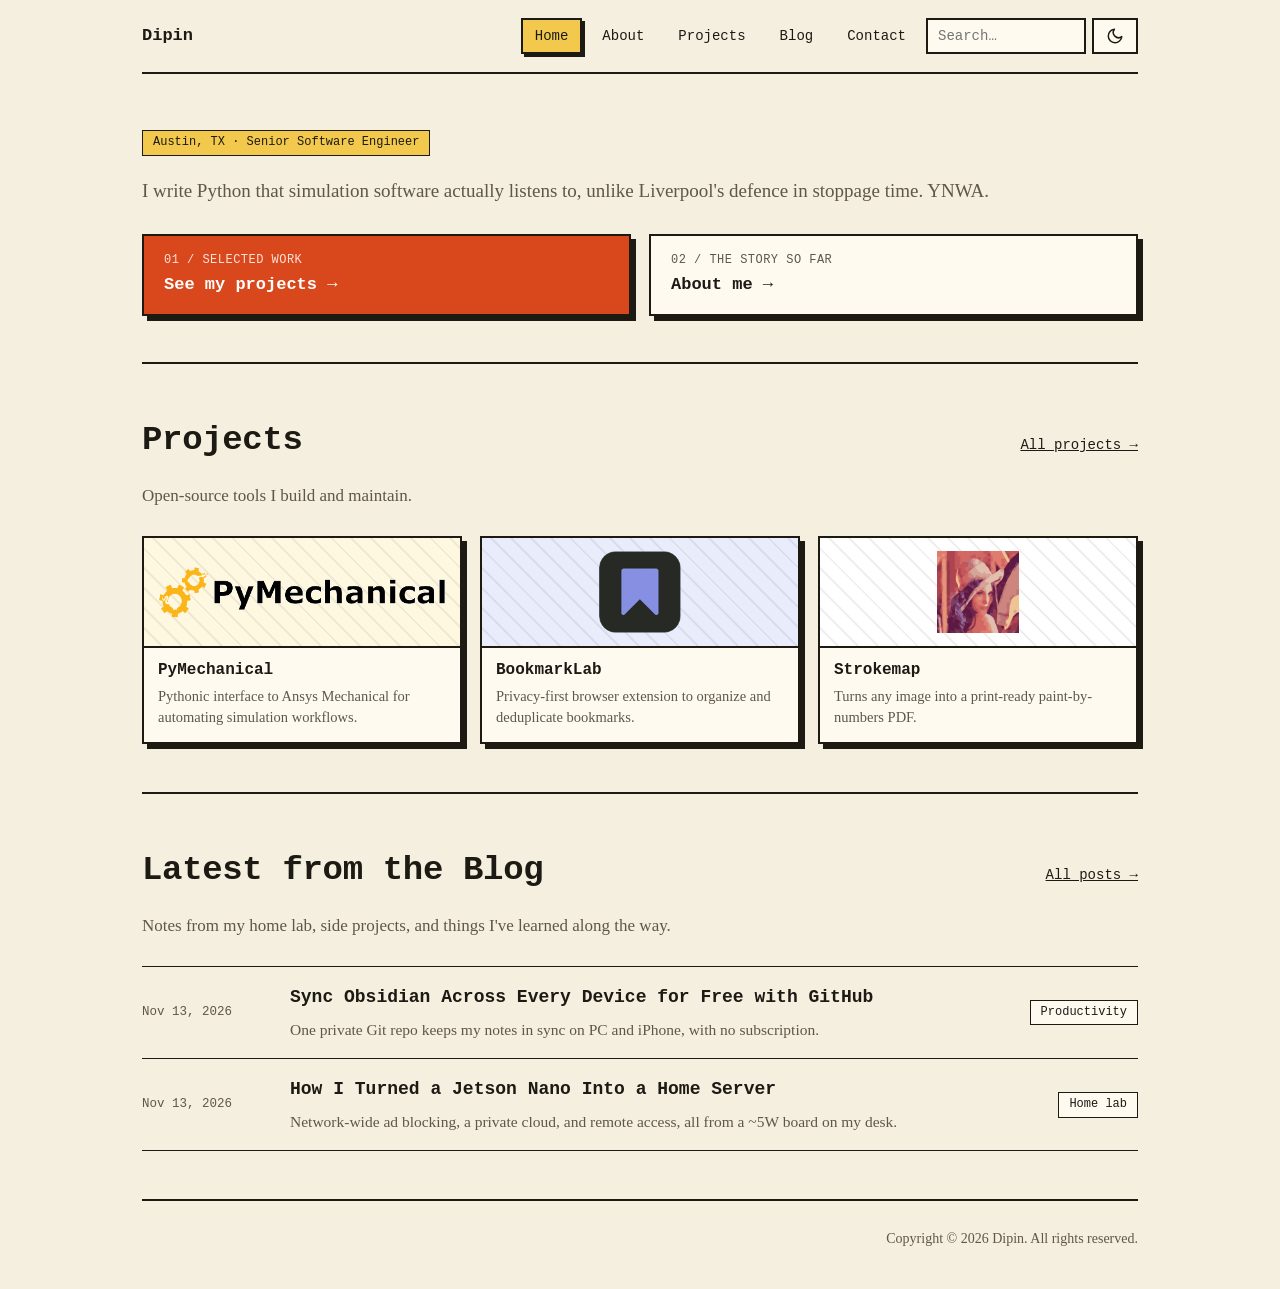
==== commit a36af6ca: "update landing page" ====
--- a/index.html
+++ b/index.html
@@ -6,126 +6,7 @@
 <meta name="color-scheme" content="light">
 <meta name="description" content="Dipin Nair — Software Engineer with 7+ years building production Python & C++ software for simulation, automation, and developer tooling.">
 <title>Dipin Nair — Software Engineer</title>
-<style>
-:root{color-scheme:light;--bg:#f5efe0;--card:#fffaf0;--ink:#1d1a14;--mute:#5e574a;--acc:#d9481c;--hl:#f2c94c;--line:#1d1a14;--logo:brightness(0);
-box-sizing:border-box;padding-top:env(safe-area-inset-top,0px);padding-bottom:env(safe-area-inset-bottom,0px)}
-:root[data-theme="dark"]{color-scheme:dark;--bg:#0f0d0a;--card:#1a1815;--ink:#f5efe0;--mute:#b8aea0;--acc:#ff8844;--hl:#6d5d1a;--line:#e8dcc8;--logo:brightness(0) invert(1)}
-*{box-sizing:border-box}
-html{scroll-padding-top:env(safe-area-inset-top,0px)}
-body{margin:0;background:var(--bg);color:var(--ink);font:17px/1.65 Georgia,"Times New Roman",serif}
-h1,h2,h3,.mono,nav,.btn,th,.tag,.meta{font-family:ui-monospace,"SF Mono",Menlo,Consolas,monospace}
-a{color:inherit}
-.wrap{max-width:1040px;margin:0 auto;padding:0 22px}
-header{display:flex;justify-content:space-between;align-items:center;padding:18px 0;gap:12px;flex-wrap:wrap}
-.logo{font-weight:700;text-decoration:none;font-family:ui-monospace,Menlo,monospace}
-.logo small{margin-left:8px;font-weight:400;color:var(--mute);font-size:12px}
-nav{display:flex;gap:6px;font-size:14px;flex-wrap:wrap}
-nav a{text-decoration:none;padding:6px 12px;border:2px solid transparent}
-nav a:hover{border-color:var(--line)}
-nav a.on{border-color:var(--line);background:var(--hl);box-shadow:3px 3px 0 var(--line)}
-.theme-toggle{font:14px ui-monospace,"SF Mono",Menlo,Consolas,monospace;padding:6px 12px;border:2px solid var(--line);background:var(--card);color:var(--ink);cursor:pointer;transition:.12s;display:flex;align-items:center;gap:6px}
-.theme-toggle:hover{transform:scale(1.05)}
-.theme-toggle:active{transform:scale(0.95)}
-.theme-toggle [hidden]{display:none}
-.search{position:relative}
-.search input{font:14px ui-monospace,"SF Mono",Menlo,Consolas,monospace;padding:6px 10px;border:2px solid var(--line);background:var(--card);color:var(--ink);width:160px;border-radius:0}
-.search input:focus{outline:3px solid var(--acc);outline-offset:2px}
-#results{position:absolute;right:0;top:calc(100% + 8px);z-index:10;width:min(380px,90vw);margin:0;padding:0;list-style:none;background:var(--card);border:2px solid var(--line);box-shadow:5px 5px 0 var(--line)}
-#results[hidden]{display:none}
-#results li{border-bottom:1.5px solid var(--line)}
-#results li:last-child{border-bottom:0}
-#results a,#results .none{display:block;padding:10px 14px;text-decoration:none}
-#results a:hover,#results a:focus{background:var(--hl);outline:none}
-#results b{display:block;font-size:14px}
-#results span{display:block;font:13.5px/1.5 Georgia,"Times New Roman",serif;color:var(--mute)}
-#results mark{background:var(--hl);color:inherit}
-@media(max-width:640px){.search{flex:1 1 100%;order:1}.search input{width:100%}#results{left:0;width:100%}}
-.theme-toggle:focus-visible{outline:3px solid var(--acc);outline-offset:3px}
-.view{display:none}.view.on{display:block}
-.hero{padding:52px 0 46px;border-top:2px solid var(--line)}
-.hero h1{font-size:clamp(34px,6vw,62px);line-height:1.08;margin:12px 0 18px;letter-spacing:-.02em}
-.hero h1 span{background:var(--hl);padding:0 8px}
-.hero p{max-width:640px;font-size:19px;color:var(--mute)}
-.ctas{display:grid;grid-template-columns:repeat(auto-fit,minmax(250px,1fr));gap:18px;margin-top:28px}
-.btn{display:block;text-decoration:none;border:2px solid var(--line);background:var(--card);padding:15px 20px;box-shadow:5px 5px 0 var(--line);transition:.12s}
-.btn:hover{transform:translate(3px,3px);box-shadow:2px 2px 0 var(--line)}
-.btn small{display:block;font-size:12px;color:var(--mute);letter-spacing:.04em;text-transform:uppercase}
-.btn b{font-size:17px}
-.btn.pri{background:var(--acc);color:#fff}.btn.pri small{color:#ffe3d8}
-.tag{display:inline-block;font-size:12px;border:1.5px solid var(--line);padding:2px 10px;background:var(--card)}
-.tag.y{background:var(--hl)}
-section{padding:48px 0;border-top:2px solid var(--line)}
-.sh{display:flex;justify-content:space-between;align-items:baseline;gap:12px;flex-wrap:wrap;margin-bottom:6px}
-h2{font-size:clamp(24px,3.4vw,34px);margin:0 0 8px;letter-spacing:-.01em}
-.sh a{font-family:ui-monospace,Menlo,monospace;font-size:14px}
-.lead{color:var(--mute);max-width:680px;margin:0 0 26px}
-.grid{display:grid;grid-template-columns:repeat(auto-fit,minmax(285px,1fr));gap:22px}
-.card{border:2px solid var(--line);background:var(--card);padding:0;box-shadow:5px 5px 0 var(--line);display:flex;flex-direction:column;text-decoration:none}
-a.card{transition:.12s}a.card:hover{transform:translate(3px,3px);box-shadow:2px 2px 0 var(--line)}
-.card .body{padding:18px 20px 20px}
-.card h3{margin:8px 0 6px;font-size:17px;line-height:1.35}
-.card p{margin:0;color:var(--mute);font-size:15.5px}
-.thumb{height:150px;border-bottom:2px solid var(--line);display:flex;align-items:center;justify-content:center;font:700 13px ui-monospace,Menlo,monospace;color:#1d1a14;background:
-repeating-linear-gradient(45deg,transparent 0 12px,rgba(29,26,20,.07) 12px 14px),var(--c,#f2c94c)}
-.mini-row{display:grid;grid-template-columns:repeat(3,1fr);gap:18px}
-.mini-row .thumb{height:110px;padding:14px}
-.mini-row .thumb img{display:block;max-width:100%;max-height:82px;width:auto;height:auto;object-fit:contain}
-.mini-row .body{padding:12px 14px 14px}
-.mini-row h3{margin:0 0 4px;font-size:16px}
-.mini-row p{font-size:14.5px;line-height:1.45}
-@media(max-width:640px){.mini-row{grid-template-columns:none;grid-auto-flow:column;grid-auto-columns:75%;overflow-x:auto;scroll-snap-type:x mandatory;padding:0 6px 10px 0}.mini-row .card{scroll-snap-align:start}}
-.ico{font-size:26px;color:var(--acc);line-height:1}
-.pad{padding:22px}
-.meta{font-size:12.5px;color:var(--mute)}
-.tags{display:flex;gap:6px;flex-wrap:wrap;margin-top:12px}
-.about{display:grid;grid-template-columns:240px 1fr;gap:32px;align-items:start}
-.avatar{display:block;width:100%;height:auto;aspect-ratio:1;object-fit:cover;border:2px solid var(--line);box-shadow:5px 5px 0 var(--line);background:var(--hl)}
-@media(max-width:640px){.about{grid-template-columns:1fr}.avatar{max-width:200px}}
-.about p{margin:0 0 14px}
-.stats{display:grid;grid-template-columns:repeat(auto-fit,minmax(150px,1fr));gap:16px;margin-top:8px}
-.stat{border:2px solid var(--line);background:var(--card);padding:14px 16px;box-shadow:4px 4px 0 var(--line)}
-.stat b{display:block;font:700 28px ui-monospace,Menlo,monospace;color:var(--acc)}
-.stat span{font-size:13.5px;color:var(--mute)}
-.job{border:2px solid var(--line);background:var(--card);margin-bottom:18px;box-shadow:5px 5px 0 var(--line)}
-.job summary{cursor:pointer;list-style:none;padding:16px 22px;display:flex;justify-content:space-between;gap:14px;flex-wrap:wrap;align-items:center}
-.job summary::-webkit-details-marker{display:none}
-.job summary b{font-family:ui-monospace,Menlo,monospace;font-size:17px;display:block}
-.job summary span{color:var(--mute);font-size:15px}
-.co{display:flex;align-items:center;gap:16px}
-.co img{width:72px;height:32px;object-fit:contain;flex:none;filter:var(--logo)}
-.job[open] summary{border-bottom:2px solid var(--line)}
-.job ul{margin:0;padding:16px 22px 18px 42px;color:var(--mute);font-size:15.5px}
-.job li{margin-bottom:7px}
-.post{display:grid;grid-template-columns:130px 1fr auto;gap:18px;align-items:center;padding:16px 0;border-bottom:1.5px solid var(--line);text-decoration:none}
-.post.nodate{grid-template-columns:1fr auto}
-.post:first-child{border-top:1.5px solid var(--line)}
-.post:hover h3{color:var(--acc)}
-.post h3{margin:0 0 4px;font-size:18px}.post p{margin:0;color:var(--mute);font-size:15.5px}
-@media(max-width:640px){.post,.post.nodate{grid-template-columns:1fr;gap:6px}.post .tag{justify-self:start}}
-.chips{display:flex;gap:10px;flex-wrap:wrap;margin-bottom:26px}
-.chip{font:13px ui-monospace,Menlo,monospace;border:2px solid var(--line);padding:4px 14px;background:var(--card);cursor:pointer}
-.chip.on{background:var(--ink);color:var(--bg)}
-.note{font-size:13px;color:var(--mute);margin-top:14px}
-.article{max-width:700px;margin:0 auto;padding:44px 0 56px;border-top:2px solid var(--line)}
-.article .back{font:14px ui-monospace,Menlo,monospace}
-.article h1{font-size:clamp(28px,4.6vw,44px);line-height:1.15;margin:8px 0 14px;letter-spacing:-.02em}
-.article .dek{font-size:19px;color:var(--mute);margin:0 0 30px}
-.article h2{font-size:22px;margin:40px 0 12px}
-.article h3{font-size:16px;margin:24px 0 6px}
-.article p,.article li{margin:0 0 14px}
-.article ul{padding-left:22px}
-.article .does{list-style:none;padding:0}
-.does li{display:flex;gap:16px;align-items:flex-start}
-.does img{flex:none;margin-top:2px;filter:var(--logo)}
-.article figure{margin:30px 0}
-.article figure img{display:block;width:100%;height:auto;border:2px solid var(--line);box-shadow:5px 5px 0 var(--line)}
-.article figcaption{font-size:13px;color:var(--mute);margin-top:12px}
-.spec{width:100%;border-collapse:collapse;font-size:15.5px}
-.spec th,.spec td{text-align:left;padding:9px 12px;border-bottom:1.5px solid var(--line);vertical-align:top}
-.spec th{font-size:13px;font-weight:700;white-space:nowrap}
-.article code{font:14px ui-monospace,Menlo,monospace;background:var(--card);border:1px solid var(--line);padding:1px 5px}
-footer{border-top:2px solid var(--line);padding:26px 0 40px;text-align:right;font-size:14px;color:var(--mute)}
-</style>
+<link rel="stylesheet" href="assets/css/home.css">
 <link rel="stylesheet" href="assets/css/header.css">
 <script src="assets/js/search-index.js" defer></script>
 <script src="assets/js/site.js" defer></script>
@@ -133,18 +14,18 @@
 <body>
 <div class="wrap">
 <header>
-  <a class="logo" href="#home">Dipin</a>
-  <nav id="nav" aria-label="Main navigation"><a href="#home" data-v="home">Home</a><a href="#about" data-v="about">About</a><a href="projects/index.html" data-v="projects">Projects</a><a href="blog/index.html" data-v="blog">Blog</a><a href="#contact" data-v="contact">Contact</a><div class="search"><input id="q" type="search" placeholder="Search…" aria-label="Search the site" autocomplete="off"><ul id="results" hidden></ul></div><button class="theme-toggle" id="themeToggle" type="button" aria-label="Switch theme"><svg id="moonIcon" width="18" height="18" viewBox="0 0 24 24" fill="none" stroke="currentColor" stroke-width="2" stroke-linecap="round" stroke-linejoin="round" aria-hidden="true"><path d="M21 12.8A9 9 0 1 1 11.2 3a7 7 0 0 0 9.8 9.8z"/></svg><svg id="sunIcon" hidden width="18" height="18" viewBox="0 0 24 24" fill="none" stroke="currentColor" stroke-width="2" stroke-linecap="round" stroke-linejoin="round" aria-hidden="true"><circle cx="12" cy="12" r="4"/><path d="M12 2v2M12 20v2M4.9 4.9l1.4 1.4M17.7 17.7l1.4 1.4M2 12h2M20 12h2M4.9 19.1l1.4-1.4M17.7 6.3l1.4-1.4"/></svg></button></nav>
+  <a class="logo" href="index.html">Dipin</a>
+  <nav id="nav" aria-label="Main navigation"><a href="index.html" aria-current="page">Home</a><a href="about/index.html">About</a><a href="projects/index.html">Projects</a><a href="blog/index.html">Blog</a><a href="contact/index.html">Contact</a><div class="search"><input id="q" type="search" placeholder="Search…" aria-label="Search the site" autocomplete="off"><ul id="results" hidden></ul></div><button class="theme-toggle" id="themeToggle" type="button" aria-label="Switch theme"><svg id="moonIcon" width="18" height="18" viewBox="0 0 24 24" fill="none" stroke="currentColor" stroke-width="2" stroke-linecap="round" stroke-linejoin="round" aria-hidden="true"><path d="M21 12.8A9 9 0 1 1 11.2 3a7 7 0 0 0 9.8 9.8z"/></svg><svg id="sunIcon" hidden width="18" height="18" viewBox="0 0 24 24" fill="none" stroke="currentColor" stroke-width="2" stroke-linecap="round" stroke-linejoin="round" aria-hidden="true"><circle cx="12" cy="12" r="4"/><path d="M12 2v2M12 20v2M4.9 4.9l1.4 1.4M17.7 17.7l1.4 1.4M2 12h2M20 12h2M4.9 19.1l1.4-1.4M17.7 6.3l1.4-1.4"/></svg></button></nav>
 </header>
 
 <!-- HOME -->
-<main class="view" id="v-home">
+<main>
   <div class="hero">
     <span class="tag y">Austin, TX · Senior Software Engineer</span>
-    <p>7+ years building production software for simulation, automation and developer tooling. I maintain PyMechanical and contribute to the PyAnsys open-source ecosystem.</p>
+    <p style="max-width:none">I write Python that simulation software actually listens to, unlike Liverpool's defence in stoppage time. YNWA.</p>
     <div class="ctas">
       <a class="btn pri" href="projects/index.html"><small>01 / Selected work</small><b>See my projects →</b></a>
-      <a class="btn" href="#about"><small>02 / The story so far</small><b>About me →</b></a>
+      <a class="btn" href="about/index.html"><small>02 / The story so far</small><b>About me →</b></a>
     </div>
   </div>
 
@@ -168,80 +49,7 @@
   </section>
 </main>
 
-<!-- ABOUT -->
-<main class="view" id="v-about">
-  <div class="hero" style="padding-bottom:40px">
-    <span class="tag y">About</span>
-    <h1>Hi, I'm <span>Dipin.</span></h1>
-    <div class="about" style="margin-top:30px">
-      <img class="avatar" src="assets/images/profile.jpg" alt="Portrait of Dipin Nair" width="768" height="768">
-      <div>
-        <p>I'm a Software Engineer with 7+ years of experience building production-level Python and C++ software for simulation, automation and developer tooling.</p>
-        <p>I maintain PyMechanical and contribute to the PyAnsys open-source ecosystem, with ownership across testing, releases, CI/CD and documentation. I focus on scalable Python platforms, open-source tooling and reliable customer-facing software.</p>
-        <div class="tags"><span class="tag">Python</span><span class="tag">C++</span><span class="tag">C#</span><span class="tag">PyMechanical</span><span class="tag">Docker</span><span class="tag">CI/CD</span></div>
-      </div>
-    </div>
-  </div>
-
-  <section>
-    <div class="sh"><h2>Work Experience</h2><span><a href="https://dipinknair.github.io/resume/" target="_blank" rel="noopener noreferrer">View resume</a> · <a href="https://raw.githubusercontent.com/dipinknair/resume/main/DIPIN_KN_Resume.pdf">Download PDF →</a></span></div>
-    <p class="lead">From automotive transmissions to open-source simulation tooling. Tap a role for details.</p>
-    <details class="job" open><summary><div class="co"><img src="assets/images/logos/synopsys.svg" alt=""><div><b>Senior Software Engineer</b><span>Synopsys Inc.</span></div></div><span class="tag y">2023 – present</span></summary>
-    <ul><li>Architected and maintained PyMechanical, a PyAnsys open-source Python library enabling programmatic access to Ansys Mechanical.</li><li>Engineered Docker-based containerization and Azure DevOps CI/CD pipelines, reducing release cycles by 30% across Windows and Linux platforms.</li><li>Developed unit and integration testing frameworks, increasing automated regression coverage from 70% to 90%.</li><li>Resolved critical production bugs in ANSYS Mechanical core software (C++/C#) and improved customer-facing workflow reliability.</li></ul></details>
-    <details class="job"><summary><div class="co"><img src="assets/images/logos/ansys.svg" alt=""><div><b>Software Developer Intern</b><span>Ansys Inc.</span></div></div><span class="tag">2023</span></summary>
-    <ul><li>Contributed ANSYS Mechanical release features with the Linear Dynamics team, supporting production C++/C# development workflows.</li><li>Validated changes through Windows/Linux developer builds, Azure pipelines, and ARM tests before integration.</li><li>Applied COM principles to extend Mechanical interfaces and partnered with test teams to triage defects and document release functionality.</li></ul></details>
-    <details class="job"><summary><div class="co"><img src="assets/images/logos/pg.svg" alt=""><div><b>Robotics Research Assistant</b><span>Procter &amp; Gamble</span></div></div><span class="tag">2021 – 2022</span></summary>
-    <ul><li>Automated fragrance consumption analysis for 600+ air fresheners using robotic batch testing workflows.</li><li>Enabled robot weighing, QR-code computer vision, and validated data uploads to Siemens server workflows.</li><li>Created a Python PyQt GUI to improve customer interaction and standardize test execution.</li></ul></details>
-    <details class="job"><summary><div class="co"><img src="assets/images/logos/tcs.svg" alt=""><div><b>Systems Engineer</b><span>Tata Consultancy Ltd</span></div></div><span class="tag">2019 – 2020</span></summary>
-    <ul><li>Earned Design for Six Sigma Black Belt certification by supervising 2 projects as team leader and facilitator.</li><li>Coordinated development of 12 efficiency modules in MASTA software using C++.</li><li>Led a cross-functional team of 4 to automate meshing in SimLab using JavaScript for simulation analysis.</li></ul></details>
-    <details class="job"><summary><div class="co"><img src="assets/images/logos/gm.svg" alt=""><div><b>Senior Engineer</b><span>General Motors</span></div></div><span class="tag">2016 – 2019</span></summary>
-    <ul><li>Automated Abaqus system modeling with VBA scripting, reducing manual effort by 85%.</li><li>Earned 7 recognitions, including Work of Wonder and Pat on the Back, for transmission efficiency optimization.</li></ul></details>
-  </section>
-
-  <section>
-    <h2>Education</h2>
-    <div class="grid" style="margin-top:22px">
-      <div class="card"><div class="body"><span class="tag y">2021 – 2023</span><h3>M.S. Mechanical Engineering</h3><p>University of Cincinnati<br>GPA 4.0 / 4.0</p></div></div>
-      <div class="card"><div class="body"><span class="tag y">2012 – 2016</span><h3>B.Tech Mechanical Engineering</h3><p>Indian Institute of Technology, Hyderabad<br>GPA 8.24 / 10</p></div></div>
-    </div>
-  </section>
-</main>
-
-<!-- CONTACT -->
-<main class="view" id="v-contact">
-  <div class="hero">
-    <span class="tag y">Contact</span>
-    <h1>Let's <span>connect.</span></h1>
-    <p>Open to interesting problems in simulation, Python tooling and open source.</p>
-    <div class="ctas">
-      <a class="btn pri" href="mailto:dipinknair619@gmail.com"><small>Email</small><b>dipinknair619@gmail.com</b></a>
-      <a class="btn" href="https://github.com/dipinknair" target="_blank" rel="noopener noreferrer"><small>Code</small><b>GitHub →</b></a>
-      <a class="btn" href="https://linkedin.com/in/dipinknair619" target="_blank" rel="noopener noreferrer"><small>Network</small><b>LinkedIn →</b></a>
-      <a class="btn" href="https://raw.githubusercontent.com/dipinknair/resume/main/DIPIN_KN_Resume.pdf"><small>Resume</small><b>Download PDF →</b></a>
-    </div>
-    <p class="note">Based in Austin, TX.</p>
-  </div>
-</main>
-
 <footer>Copyright © <span id="year"></span> Dipin. All rights reserved.</footer>
 </div>
-<script>
-(function(){
-  var views=['home','about','contact'];
-  function show(){
-    var h=(location.hash||'#home').slice(1);
-    if(views.indexOf(h)<0)h='home';
-    views.forEach(function(v){
-      document.getElementById('v-'+v).classList.toggle('on',v===h);
-    });
-    var nav=document.getElementById('v-'+h).dataset.nav||h;
-    var links=document.querySelectorAll('#nav a');
-    for(var i=0;i<links.length;i++)links[i].classList.toggle('on',links[i].dataset.v===nav);
-    window.scrollTo(0,0);
-  }
-  window.addEventListener('hashchange',show);
-  show();
-})();
-</script>
 </body>
 </html>
--- a/assets/css/home.css
+++ b/assets/css/home.css
@@ -0,0 +1,117 @@
+:root{color-scheme:light;--bg:#f5efe0;--card:#fffaf0;--ink:#1d1a14;--mute:#5e574a;--acc:#d9481c;--hl:#f2c94c;--line:#1d1a14;--logo:brightness(0);
+box-sizing:border-box;padding-top:env(safe-area-inset-top,0px);padding-bottom:env(safe-area-inset-bottom,0px)}
+:root[data-theme="dark"]{color-scheme:dark;--bg:#0f0d0a;--card:#1a1815;--ink:#f5efe0;--mute:#b8aea0;--acc:#ff8844;--hl:#6d5d1a;--line:#e8dcc8;--logo:brightness(0) invert(1)}
+*{box-sizing:border-box}
+html{scroll-padding-top:env(safe-area-inset-top,0px)}
+body{margin:0;background:var(--bg);color:var(--ink);font:17px/1.65 Georgia,"Times New Roman",serif}
+h1,h2,h3,.mono,nav,.btn,th,.tag,.meta{font-family:ui-monospace,"SF Mono",Menlo,Consolas,monospace}
+a{color:inherit}
+.wrap{max-width:1040px;margin:0 auto;padding:0 22px}
+header{display:flex;justify-content:space-between;align-items:center;padding:18px 0;gap:12px;flex-wrap:wrap}
+.logo{font-weight:700;text-decoration:none;font-family:ui-monospace,Menlo,monospace}
+.logo small{margin-left:8px;font-weight:400;color:var(--mute);font-size:12px}
+nav{display:flex;gap:6px;font-size:14px;flex-wrap:wrap}
+nav a{text-decoration:none;padding:6px 12px;border:2px solid transparent}
+nav a:hover{border-color:var(--line)}
+nav a.on{border-color:var(--line);background:var(--hl);box-shadow:3px 3px 0 var(--line)}
+.theme-toggle{font:14px ui-monospace,"SF Mono",Menlo,Consolas,monospace;padding:6px 12px;border:2px solid var(--line);background:var(--card);color:var(--ink);cursor:pointer;transition:.12s;display:flex;align-items:center;gap:6px}
+.theme-toggle:hover{transform:scale(1.05)}
+.theme-toggle:active{transform:scale(0.95)}
+.theme-toggle [hidden]{display:none}
+.search{position:relative}
+.search input{font:14px ui-monospace,"SF Mono",Menlo,Consolas,monospace;padding:6px 10px;border:2px solid var(--line);background:var(--card);color:var(--ink);width:160px;border-radius:0}
+.search input:focus{outline:3px solid var(--acc);outline-offset:2px}
+#results{position:absolute;right:0;top:calc(100% + 8px);z-index:10;width:min(380px,90vw);margin:0;padding:0;list-style:none;background:var(--card);border:2px solid var(--line);box-shadow:5px 5px 0 var(--line)}
+#results[hidden]{display:none}
+#results li{border-bottom:1.5px solid var(--line)}
+#results li:last-child{border-bottom:0}
+#results a,#results .none{display:block;padding:10px 14px;text-decoration:none}
+#results a:hover,#results a:focus{background:var(--hl);outline:none}
+#results b{display:block;font-size:14px}
+#results span{display:block;font:13.5px/1.5 Georgia,"Times New Roman",serif;color:var(--mute)}
+#results mark{background:var(--hl);color:inherit}
+@media(max-width:640px){.search{flex:1 1 100%;order:1}.search input{width:100%}#results{left:0;width:100%}}
+.theme-toggle:focus-visible{outline:3px solid var(--acc);outline-offset:3px}
+.hero{padding:52px 0 46px;border-top:2px solid var(--line)}
+.hero h1{font-size:clamp(34px,6vw,62px);line-height:1.08;margin:12px 0 18px;letter-spacing:-.02em}
+.hero h1 span{background:var(--hl);padding:0 8px}
+.hero p{max-width:640px;font-size:19px;color:var(--mute)}
+.ctas{display:grid;grid-template-columns:repeat(auto-fit,minmax(250px,1fr));gap:18px;margin-top:28px}
+.btn{display:block;text-decoration:none;border:2px solid var(--line);background:var(--card);padding:15px 20px;box-shadow:5px 5px 0 var(--line);transition:.12s}
+.btn:hover{transform:translate(3px,3px);box-shadow:2px 2px 0 var(--line)}
+.btn small{display:block;font-size:12px;color:var(--mute);letter-spacing:.04em;text-transform:uppercase}
+.btn b{font-size:17px}
+.btn.pri{background:var(--acc);color:#fff}.btn.pri small{color:#ffe3d8}
+.tag{display:inline-block;font-size:12px;border:1.5px solid var(--line);padding:2px 10px;background:var(--card)}
+.tag.y{background:var(--hl)}
+section{padding:48px 0;border-top:2px solid var(--line)}
+.sh{display:flex;justify-content:space-between;align-items:baseline;gap:12px;flex-wrap:wrap;margin-bottom:6px}
+h2{font-size:clamp(24px,3.4vw,34px);margin:0 0 8px;letter-spacing:-.01em}
+.sh a{font-family:ui-monospace,Menlo,monospace;font-size:14px}
+.lead{color:var(--mute);max-width:680px;margin:0 0 26px}
+.grid{display:grid;grid-template-columns:repeat(auto-fit,minmax(285px,1fr));gap:22px}
+.card{border:2px solid var(--line);background:var(--card);padding:0;box-shadow:5px 5px 0 var(--line);display:flex;flex-direction:column;text-decoration:none}
+a.card{transition:.12s}a.card:hover{transform:translate(3px,3px);box-shadow:2px 2px 0 var(--line)}
+.card .body{padding:18px 20px 20px}
+.card h3{margin:8px 0 6px;font-size:17px;line-height:1.35}
+.card p{margin:0;color:var(--mute);font-size:15.5px}
+.thumb{height:150px;border-bottom:2px solid var(--line);display:flex;align-items:center;justify-content:center;font:700 13px ui-monospace,Menlo,monospace;color:#1d1a14;background:
+repeating-linear-gradient(45deg,transparent 0 12px,rgba(29,26,20,.07) 12px 14px),var(--c,#f2c94c)}
+.mini-row{display:grid;grid-template-columns:repeat(3,1fr);gap:18px}
+.mini-row .thumb{height:110px;padding:14px}
+.mini-row .thumb img{display:block;max-width:100%;max-height:82px;width:auto;height:auto;object-fit:contain}
+.mini-row .body{padding:12px 14px 14px}
+.mini-row h3{margin:0 0 4px;font-size:16px}
+.mini-row p{font-size:14.5px;line-height:1.45}
+@media(max-width:640px){.mini-row{grid-template-columns:none;grid-auto-flow:column;grid-auto-columns:75%;overflow-x:auto;scroll-snap-type:x mandatory;padding:0 6px 10px 0}.mini-row .card{scroll-snap-align:start}}
+.ico{font-size:26px;color:var(--acc);line-height:1}
+.pad{padding:22px}
+.meta{font-size:12.5px;color:var(--mute)}
+.tags{display:flex;gap:6px;flex-wrap:wrap;margin-top:12px}
+.about{display:grid;grid-template-columns:240px 1fr;gap:32px;align-items:start}
+.avatar{display:block;width:100%;height:auto;aspect-ratio:1;object-fit:cover;border:2px solid var(--line);box-shadow:5px 5px 0 var(--line);background:var(--hl)}
+@media(max-width:640px){.about{grid-template-columns:1fr}.avatar{max-width:200px}}
+.about p{margin:0 0 14px}
+.stats{display:grid;grid-template-columns:repeat(auto-fit,minmax(150px,1fr));gap:16px;margin-top:8px}
+.stat{border:2px solid var(--line);background:var(--card);padding:14px 16px;box-shadow:4px 4px 0 var(--line)}
+.stat b{display:block;font:700 28px ui-monospace,Menlo,monospace;color:var(--acc)}
+.stat span{font-size:13.5px;color:var(--mute)}
+.job{border:2px solid var(--line);background:var(--card);margin-bottom:18px;box-shadow:5px 5px 0 var(--line)}
+.job summary{cursor:pointer;list-style:none;padding:16px 22px;display:flex;justify-content:space-between;gap:14px;flex-wrap:wrap;align-items:center}
+.job summary::-webkit-details-marker{display:none}
+.job summary b{font-family:ui-monospace,Menlo,monospace;font-size:17px;display:block}
+.job summary span{color:var(--mute);font-size:15px}
+.co{display:flex;align-items:center;gap:16px}
+.co img{width:72px;height:32px;object-fit:contain;flex:none;filter:var(--logo)}
+.job[open] summary{border-bottom:2px solid var(--line)}
+.job ul{margin:0;padding:16px 22px 18px 42px;color:var(--mute);font-size:15.5px}
+.job li{margin-bottom:7px}
+.post{display:grid;grid-template-columns:130px 1fr auto;gap:18px;align-items:center;padding:16px 0;border-bottom:1.5px solid var(--line);text-decoration:none}
+.post.nodate{grid-template-columns:1fr auto}
+.post:first-child{border-top:1.5px solid var(--line)}
+.post:hover h3{color:var(--acc)}
+.post h3{margin:0 0 4px;font-size:18px}.post p{margin:0;color:var(--mute);font-size:15.5px}
+@media(max-width:640px){.post,.post.nodate{grid-template-columns:1fr;gap:6px}.post .tag{justify-self:start}}
+.chips{display:flex;gap:10px;flex-wrap:wrap;margin-bottom:26px}
+.chip{font:13px ui-monospace,Menlo,monospace;border:2px solid var(--line);padding:4px 14px;background:var(--card);cursor:pointer}
+.chip.on{background:var(--ink);color:var(--bg)}
+.note{font-size:13px;color:var(--mute);margin-top:14px}
+.article{max-width:700px;margin:0 auto;padding:44px 0 56px;border-top:2px solid var(--line)}
+.article .back{font:14px ui-monospace,Menlo,monospace}
+.article h1{font-size:clamp(28px,4.6vw,44px);line-height:1.15;margin:8px 0 14px;letter-spacing:-.02em}
+.article .dek{font-size:19px;color:var(--mute);margin:0 0 30px}
+.article h2{font-size:22px;margin:40px 0 12px}
+.article h3{font-size:16px;margin:24px 0 6px}
+.article p,.article li{margin:0 0 14px}
+.article ul{padding-left:22px}
+.article .does{list-style:none;padding:0}
+.does li{display:flex;gap:16px;align-items:flex-start}
+.does img{flex:none;margin-top:2px;filter:var(--logo)}
+.article figure{margin:30px 0}
+.article figure img{display:block;width:100%;height:auto;border:2px solid var(--line);box-shadow:5px 5px 0 var(--line)}
+.article figcaption{font-size:13px;color:var(--mute);margin-top:12px}
+.spec{width:100%;border-collapse:collapse;font-size:15.5px}
+.spec th,.spec td{text-align:left;padding:9px 12px;border-bottom:1.5px solid var(--line);vertical-align:top}
+.spec th{font-size:13px;font-weight:700;white-space:nowrap}
+.article code{font:14px ui-monospace,Menlo,monospace;background:var(--card);border:1px solid var(--line);padding:1px 5px}
+footer{border-top:2px solid var(--line);padding:26px 0 40px;text-align:right;font-size:14px;color:var(--mute)}
